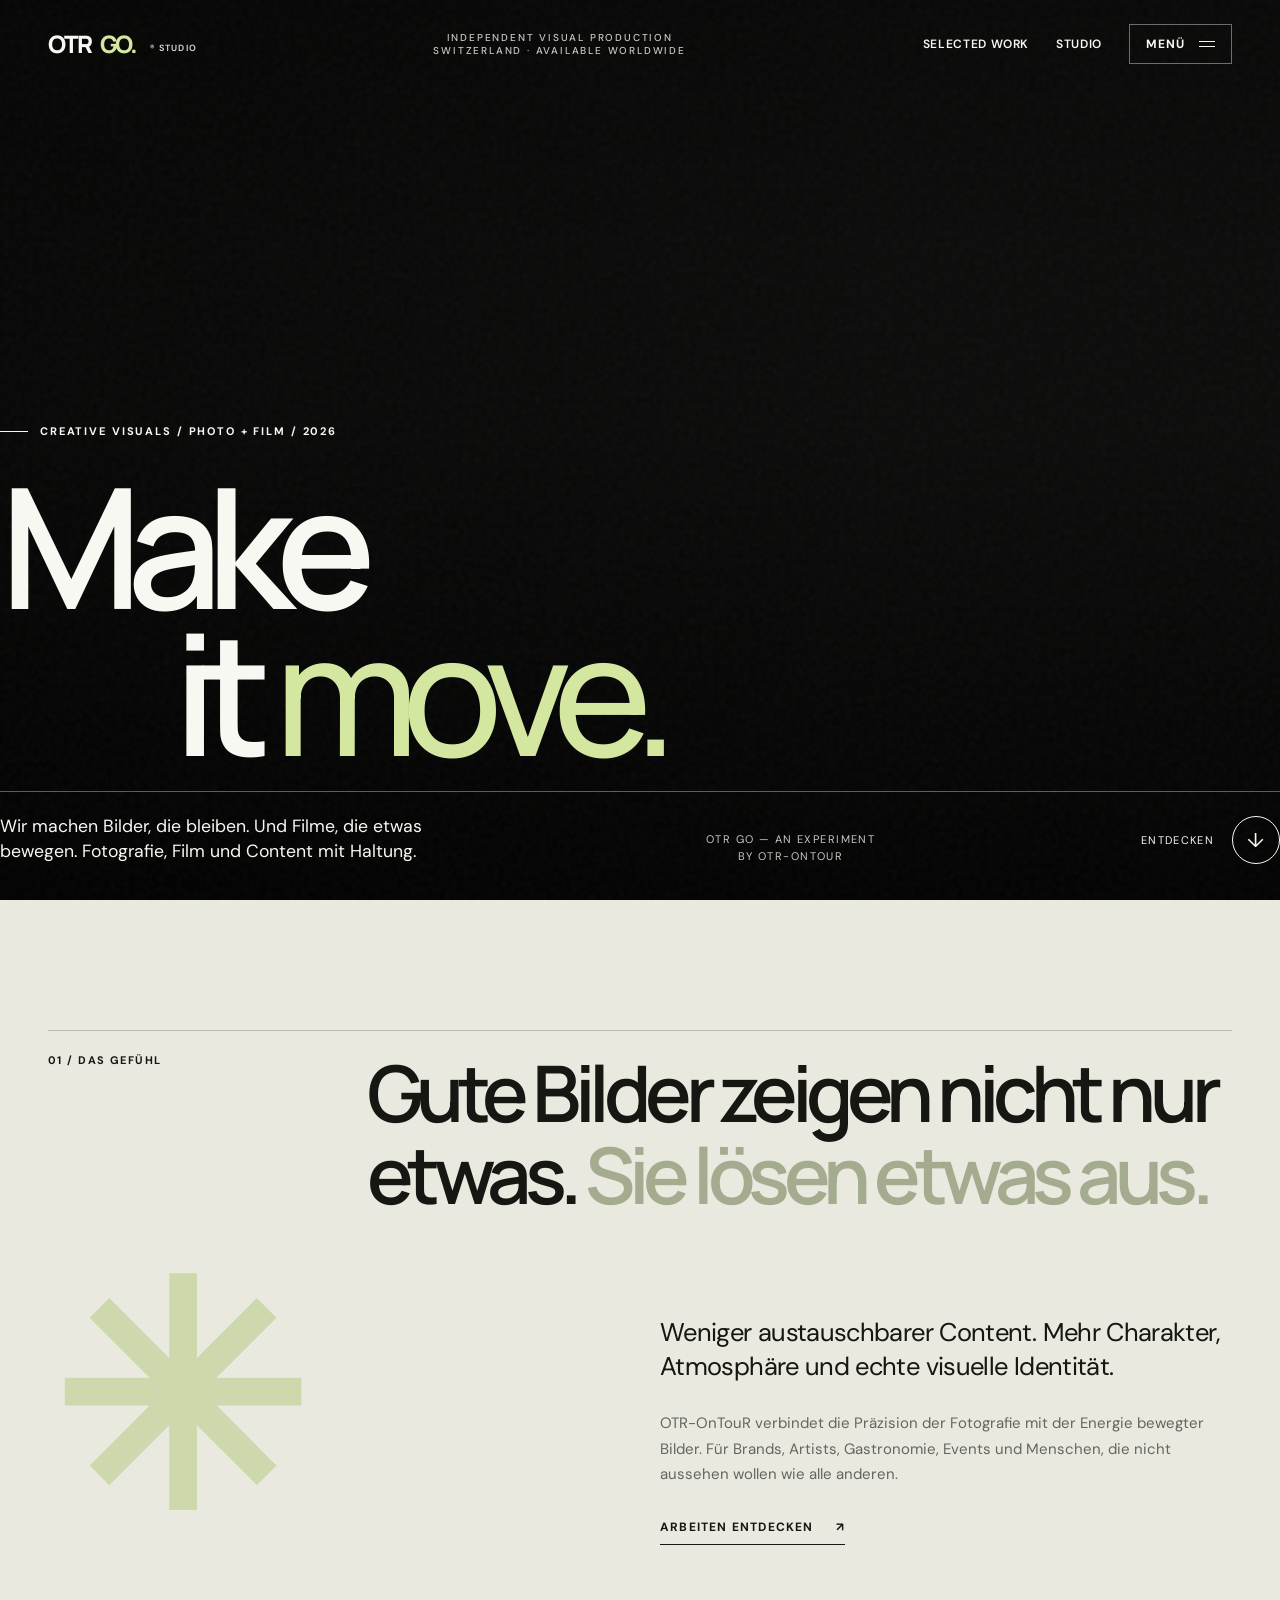
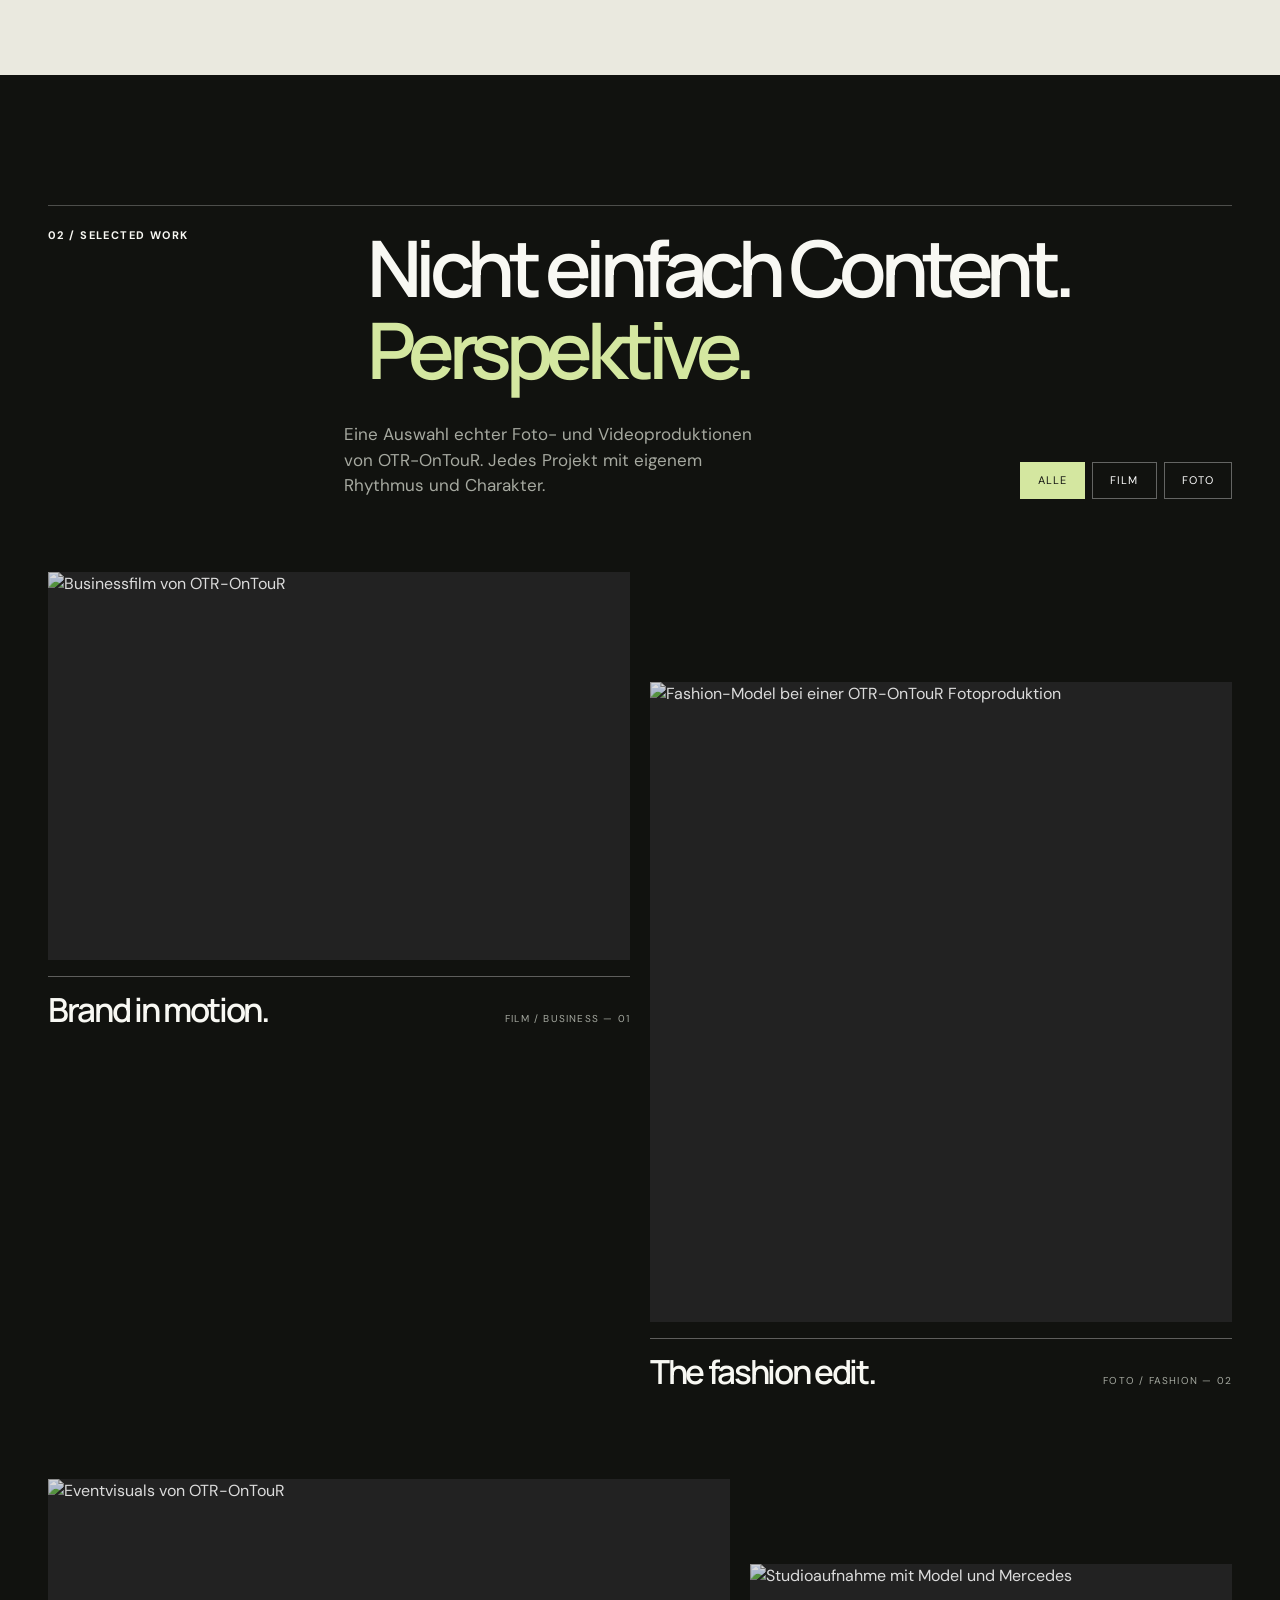
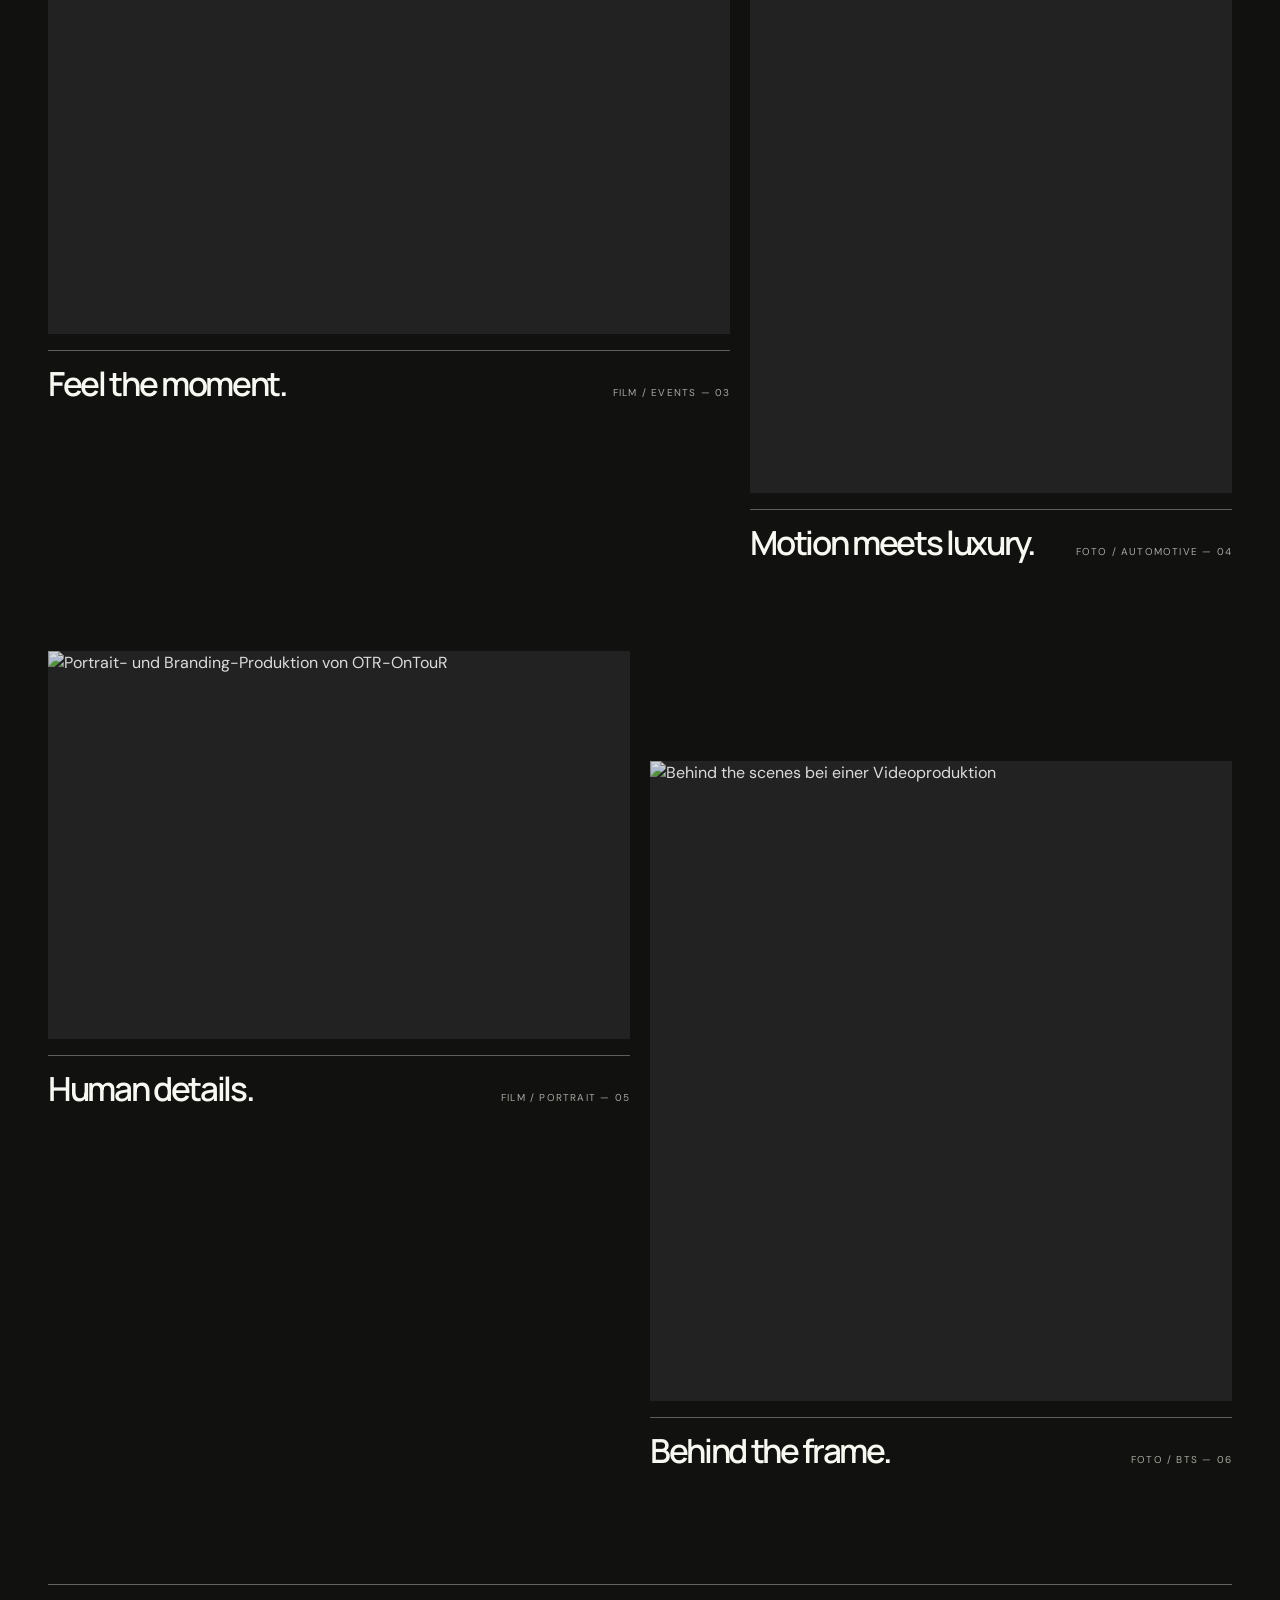
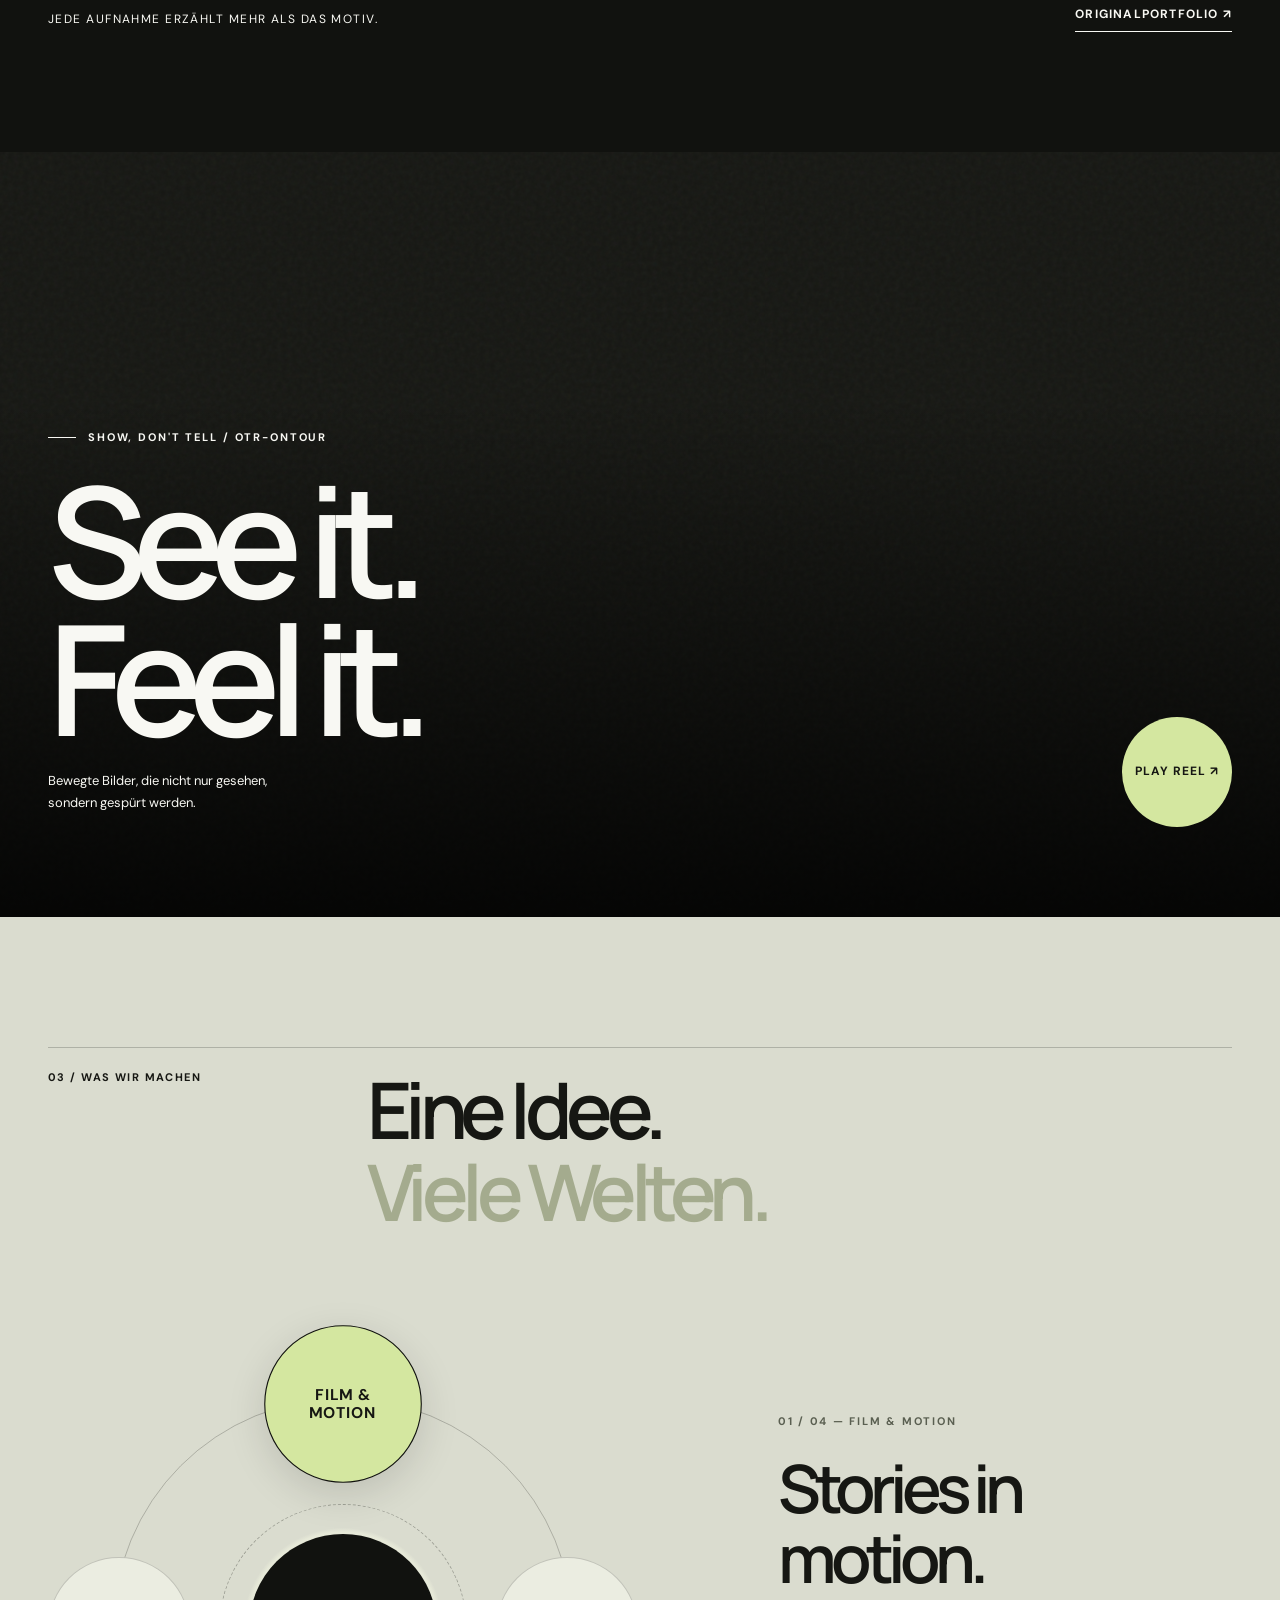
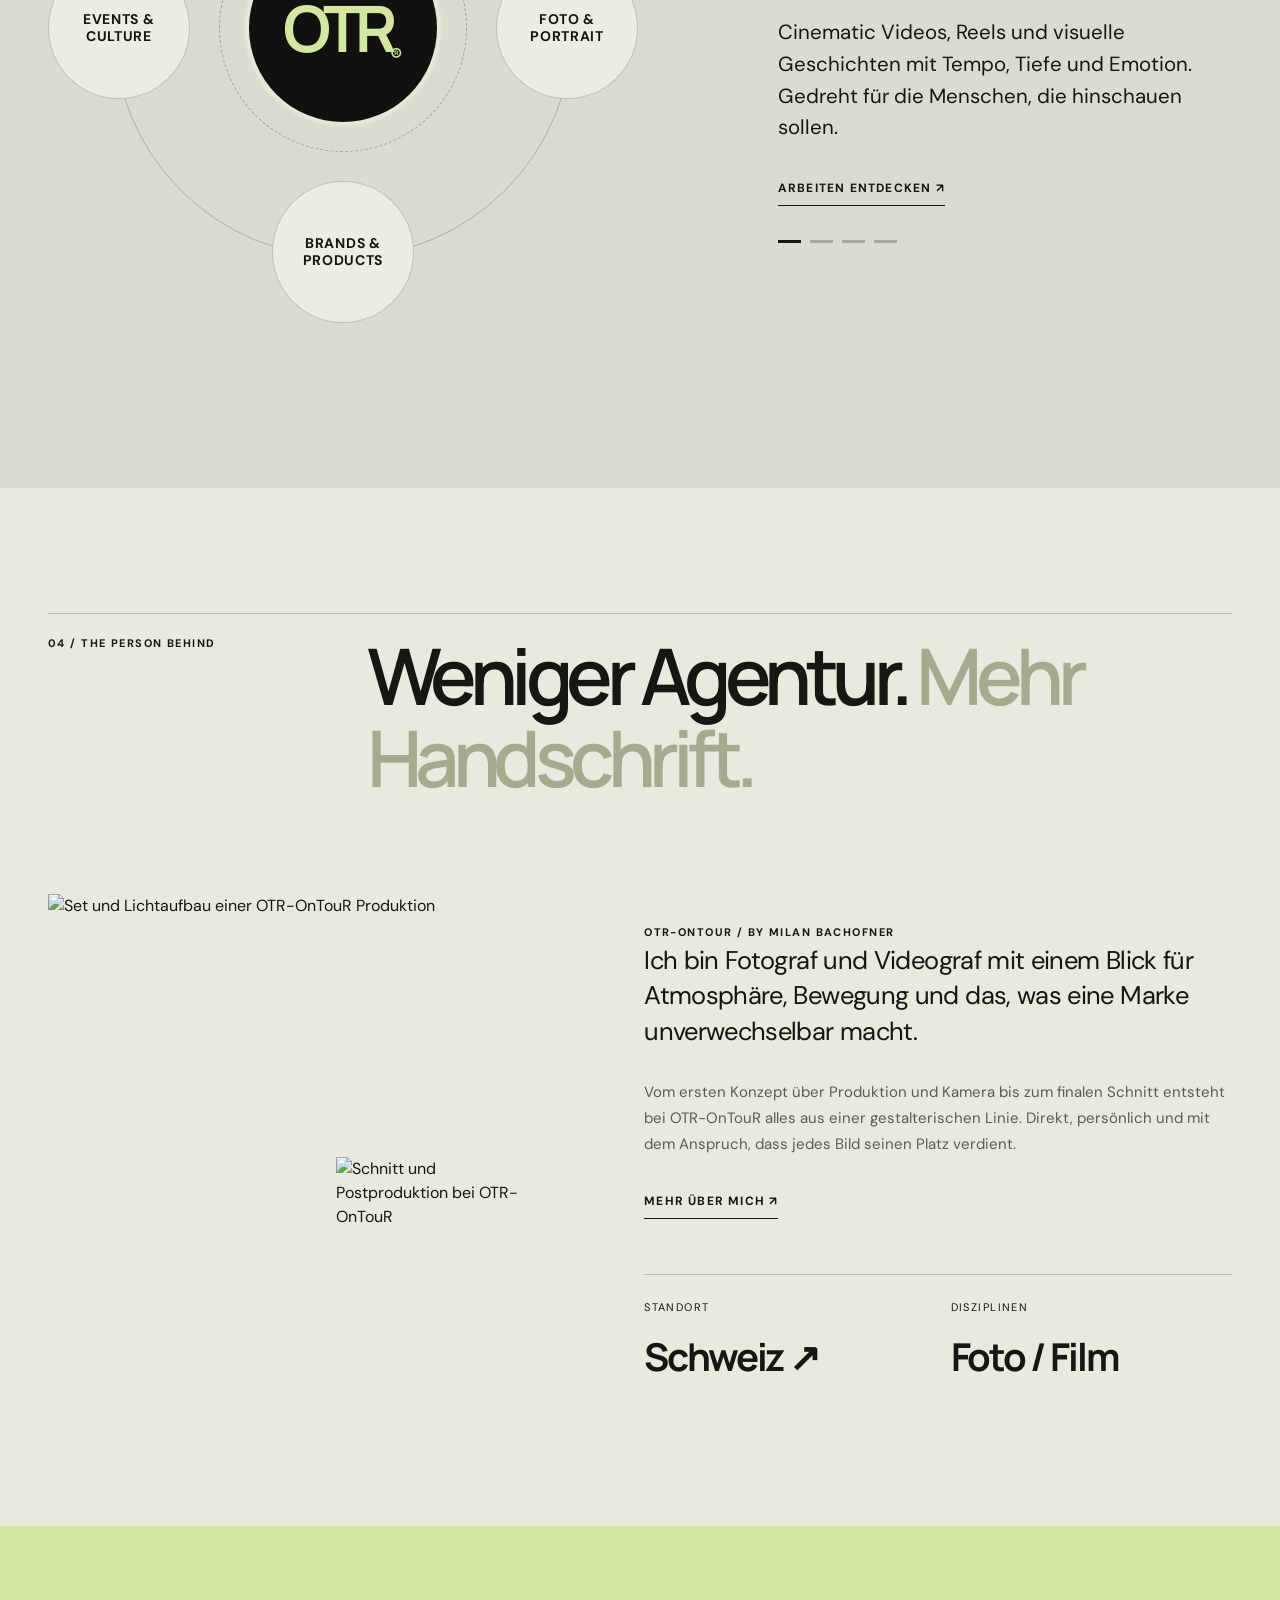
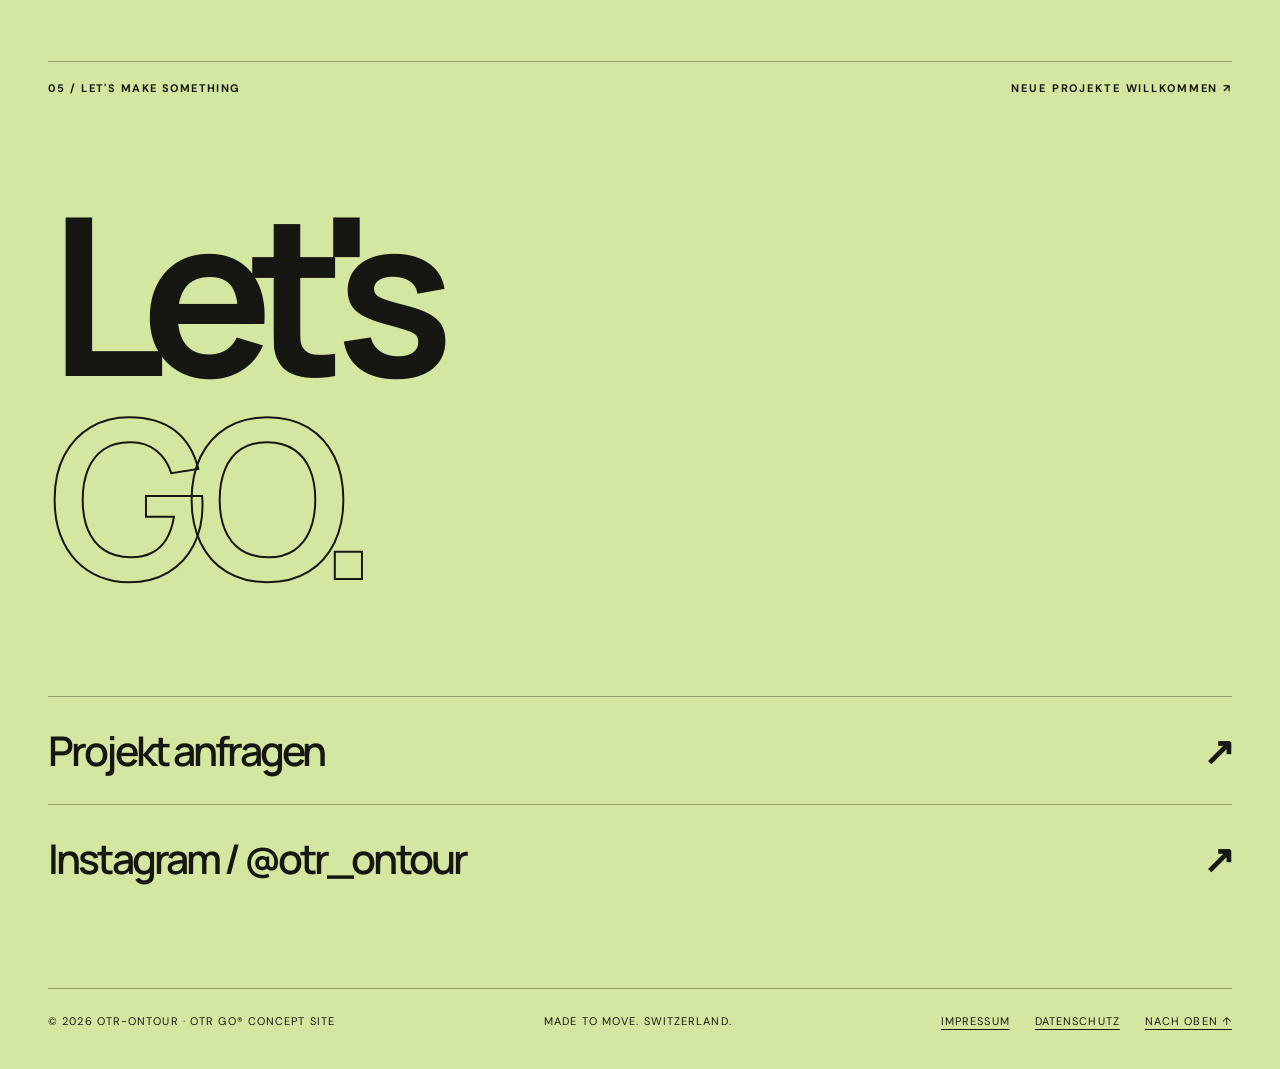
==== otr-go/index.html @ 79e3f8dc "Publish isolated OTR GO concept preview without altering main site" ====
<!doctype html>
<html lang="de-CH">
<head>
  <meta charset="utf-8">
  <meta name="viewport" content="width=device-width,initial-scale=1,viewport-fit=cover">
  <meta name="theme-color" content="#11120f">
  <meta name="robots" content="noindex,nofollow">
  <meta name="description" content="OTR GO – eine experimentelle, immersive Portfolio-Website von OTR-OnTouR. Fotografie, Film und visueller Content aus der Schweiz.">
  <title>OTR GO® — Visual stories, made to move.</title>
  <link rel="icon" href="https://www.otr-ontour.com/favicon.png">
  <link rel="preconnect" href="https://www.otr-ontour.com" crossorigin>
  <link rel="preconnect" href="https://fonts.googleapis.com">
  <link rel="preconnect" href="https://fonts.gstatic.com" crossorigin>
  <link href="https://fonts.googleapis.com/css2?family=DM+Sans:wght@400;450;500;600;700&family=Manrope:wght@400;500;600;700;800&display=swap" rel="stylesheet">
  <style>
    :root{--ink:#161713;--dim:#5c5d55;--paper:#eae9df;--white:#f8f8f3;--line:rgba(22,23,19,.22);--acid:#d4e7a0;--dark:#11120f;--font:"DM Sans",Arial,sans-serif;--head:"Manrope",Helvetica,Arial,sans-serif;--ease:cubic-bezier(.2,.7,.2,1)}
    *,*::before,*::after{box-sizing:border-box}
    html{scroll-behavior:smooth;scroll-padding-top:80px}
    body{margin:0;background:var(--paper);color:var(--ink);font:400 16px/1.5 var(--font);overflow-x:hidden;-webkit-font-smoothing:antialiased}
    ::selection{background:var(--acid);color:var(--ink)}
    a{color:inherit;text-decoration:none}button{font:inherit;cursor:pointer}button,input{border-radius:0}
    img,video{display:block;width:100%}img{object-fit:cover}
    .sr-only{position:absolute;width:1px;height:1px;padding:0;margin:-1px;overflow:hidden;clip:rect(0,0,0,0);white-space:nowrap;border:0}
    :focus-visible{outline:3px solid #a4cd64;outline-offset:4px}
    .wrap{width:min(100% - 96px,1580px);margin-inline:auto}
    .progress{position:fixed;top:0;left:0;z-index:150;height:3px;width:100%;transform:scaleX(0);transform-origin:left;background:var(--acid);pointer-events:none}
    .topbar{position:absolute;z-index:100;top:0;left:0;right:0;height:88px;color:var(--white)}
    .nav-inner{display:flex;align-items:center;justify-content:space-between;height:100%;gap:24px}
    .brand{display:flex;align-items:center;gap:9px;letter-spacing:-.09em;font-family:var(--head);font-size:24px;font-weight:800;line-height:1;white-space:nowrap}
    .brand b{font-weight:800}.brand em{color:var(--acid);font-style:normal}.brand span{font:600 9px/1 var(--font);letter-spacing:.12em;margin:0 0 3px 5px;align-self:end;color:#ddd}
    .top-mid{font:500 10px/1.3 var(--font);letter-spacing:.18em;text-transform:uppercase;text-align:center;opacity:.8}
    .top-links{display:flex;align-items:center;gap:27px;font-size:12px;font-weight:600;text-transform:uppercase;letter-spacing:.055em}
    .top-links a{transition:color .2s}.top-links a:hover{color:var(--acid)}
    .menu-btn{background:none;border:1px solid rgba(255,255,255,.4);color:inherit;padding:10px 16px;display:flex;align-items:center;gap:14px;font-size:12px;font-weight:700;text-transform:uppercase;letter-spacing:.08em;transition:background .2s,color .2s}
    .menu-btn:hover{background:var(--acid);color:var(--ink)}
    .hamburger{width:16px;display:grid;gap:4px}.hamburger i{height:1px;background:currentColor;display:block}
    .hero{min-height:750px;height:100svh;max-height:1150px;position:relative;isolation:isolate;background:#0b0b0a;color:var(--white);overflow:hidden;display:flex;align-items:flex-end}
    .hero-video{position:absolute;inset:0;width:100%;height:100%;object-fit:cover;z-index:-3;filter:brightness(.63) saturate(.83)}
    .hero::before{content:"";position:absolute;inset:0;z-index:-2;background:linear-gradient(90deg,rgba(0,0,0,.44),transparent 75%),linear-gradient(0deg,rgba(0,0,0,.83),transparent 53%),linear-gradient(180deg,rgba(0,0,0,.34),transparent 30%)}
    .hero-grain,.film-grain{position:absolute;inset:0;pointer-events:none;opacity:.18;z-index:-1;background-image:url("data:image/svg+xml,%3Csvg viewBox='0 0 180 180' xmlns='http://www.w3.org/2000/svg'%3E%3Cfilter id='n'%3E%3CfeTurbulence type='fractalNoise' baseFrequency='.84' numOctaves='3' stitchTiles='stitch'/%3E%3C/filter%3E%3Crect width='100%25' height='100%25' opacity='.24' filter='url(%23n)'/%3E%3C/svg%3E")}
    .hero-content{width:100%;padding-bottom:36px}
    .eyebrow,.micro{font-size:11px;font-weight:700;letter-spacing:.17em;text-transform:uppercase}
    .eyebrow{display:flex;align-items:center;gap:12px}.eyebrow::before{content:"";width:28px;height:1px;background:currentColor}
    .hero h1{font-family:var(--head);font-weight:600;letter-spacing:-.095em;line-height:.88;font-size:clamp(86px,13.1vw,235px);margin:31px 0 25px;max-width:1500px}
    .hero h1 .rowline{display:block}.hero h1 .rowline:nth-child(2){padding-left:13.5%}.hero h1 i{color:var(--acid);font-weight:500;font-style:normal}
    .hero-bottom{display:flex;align-items:end;justify-content:space-between;gap:30px;border-top:1px solid rgba(255,255,255,.35);padding-top:21px}
    .hero-desc{font-size:clamp(14px,1.38vw,20px);max-width:440px;line-height:1.45}.hero-meta{font-size:11px;text-transform:uppercase;letter-spacing:.13em;opacity:.8;text-align:center}.hero-scroll{display:flex;align-items:center;gap:18px;font-size:11px;letter-spacing:.12em;text-transform:uppercase;white-space:nowrap}
    .circle-arrow{width:48px;height:48px;border:1px solid currentColor;border-radius:50%;display:grid;place-items:center;font-size:20px;font-weight:400;transition:transform .3s}
    .hero-scroll:hover .circle-arrow{transform:translateY(7px)}
    .chapter{padding:130px 0}.chapter-label{display:grid;grid-template-columns:1fr 3fr;border-top:1px solid var(--line);padding-top:21px;gap:30px}
    .chapter-no{font-size:11px;text-transform:uppercase;letter-spacing:.13em;font-weight:700;white-space:nowrap}
    .chapter-title{font-size:clamp(44px,6.1vw,108px);font-family:var(--head);font-weight:600;letter-spacing:-.083em;line-height:1.05;margin:0;max-width:1130px}
    .chapter-title em{font-style:normal;color:#a4ab8e}
    .intro .intro-bottom{display:grid;grid-template-columns:1fr 1fr;gap:40px;margin-top:100px;align-items:start}
    .intro .big-asterisk{font-family:var(--head);font-size:clamp(150px,24vw,380px);line-height:.5;letter-spacing:-.1em;font-weight:700;color:#cdd9ad;transform:rotate(-13deg);user-select:none}
    .intro-copy{max-width:580px;justify-self:end}.intro-copy p{font-size:clamp(18px,2vw,30px);line-height:1.35;letter-spacing:-.025em;margin:0 0 26px}
    .intro-copy p.small{font-size:15px;line-height:1.7;letter-spacing:0;color:#62665e}
    .text-link{display:inline-flex;align-items:center;gap:22px;padding-bottom:8px;border-bottom:1px solid currentColor;font-size:12px;font-weight:700;text-transform:uppercase;letter-spacing:.1em;transition:gap .25s}.text-link:hover{gap:34px}
    .work{padding:130px 0 120px;background:var(--dark);color:var(--white)}
    .work .chapter-label{border-color:rgba(255,255,255,.25)}.work .chapter-title em{color:var(--acid)}
    .work-head-bottom{margin:32px 0 73px 25%;display:flex;align-items:end;justify-content:space-between;gap:30px}.work-head-bottom p{font-size:17px;color:#a6a9a0;max-width:410px;margin:0}
    .filters{display:flex;gap:7px;flex-wrap:wrap}.filter{border:1px solid rgba(255,255,255,.35);color:#fff;background:none;padding:9px 17px;font-size:11px;letter-spacing:.1em;text-transform:uppercase;transition:background .2s,color .2s}.filter[aria-pressed=true],.filter:hover{background:var(--acid);border-color:var(--acid);color:var(--ink)}
    .projects{display:grid;grid-template-columns:repeat(12,minmax(0,1fr));column-gap:20px;row-gap:89px;align-items:start}
    .project{grid-column:span 6;min-width:0}.project:nth-child(4n + 2){margin-top:110px}.project:nth-child(4n + 3){grid-column:span 7}.project:nth-child(4n + 4){grid-column:span 5;margin-top:85px}
    .project[hidden]{display:none!important}.project-media{display:block;width:100%;border:0;padding:0;background:#222;overflow:hidden;position:relative;color:white;text-align:left;aspect-ratio:1.23}
    .project[data-ratio=tall] .project-media{aspect-ratio:.91}.project[data-ratio=wide] .project-media{aspect-ratio:1.5}
    .project-media img,.project-media video{width:100%;height:100%;object-fit:cover;filter:saturate(.83) brightness(.86);transition:transform .85s var(--ease),filter .5s}
    .project-media:hover img,.project-media:hover video{transform:scale(1.055);filter:saturate(1) brightness(1)}
    .project-hover{position:absolute;right:20px;bottom:20px;display:grid;place-items:center;background:var(--acid);border-radius:50%;width:58px;height:58px;color:#131611;font-size:24px;transform:scale(.6);opacity:0;transition:.35s var(--ease)}
    .project-media:hover .project-hover,.project-media:focus-visible .project-hover{opacity:1;transform:scale(1)}
    .project-meta{display:flex;justify-content:space-between;gap:20px;align-items:baseline;padding-top:15px;border-top:1px solid rgba(255,255,255,.32);margin-top:16px}
    .project h3{font-family:var(--head);font-size:clamp(22px,2.6vw,35px);line-height:1.1;letter-spacing:-.07em;font-weight:600;margin:0}.project-meta span{white-space:nowrap;color:#a5a9a0;font-size:10px;letter-spacing:.12em;text-transform:uppercase}
    .work-closer{display:flex;align-items:center;justify-content:space-between;gap:30px;margin-top:115px;padding-top:20px;border-top:1px solid rgba(255,255,255,.35);font-size:12px;letter-spacing:.12em;text-transform:uppercase}
    .film{min-height:85svh;background:#161713;position:relative;color:var(--white);display:flex;align-items:end;isolation:isolate;overflow:hidden;padding:90px 0}
    .film::after{content:"";position:absolute;inset:0;background:linear-gradient(0deg,rgba(0,0,0,.79),transparent 68%);z-index:-1}
    .film video{position:absolute;inset:0;width:100%;height:100%;object-fit:cover;z-index:-2;filter:brightness(.56) grayscale(.18)}
    .film .wrap{display:flex;align-items:end;justify-content:space-between;gap:40px}
    .film h2{font-family:var(--head);font-size:clamp(67px,12vw,180px);line-height:.9;letter-spacing:-.09em;font-weight:600;margin:24px 0}
    .film-sub{font-size:13px;max-width:240px;line-height:1.7}
    .playbutton{background:var(--acid);border:0;color:var(--ink);width:110px;height:110px;border-radius:100%;font:700 12px/1.3 var(--font);letter-spacing:.08em;text-transform:uppercase;transition:transform .3s,background .3s}
    .playbutton:hover{transform:scale(1.08);background:#e5f8b3}
    .approach{background:#dadccf;padding:130px 0}
    .approach .chapter-title{max-width:1050px}
    .orbit-grid{display:grid;grid-template-columns:minmax(300px,1fr) minmax(320px,.77fr);gap:min(11vw,140px);align-items:center;margin:100px 0 35px}
    .orbit{position:relative;width:min(100%,600px);aspect-ratio:1;border-radius:50%;margin:auto;display:grid;place-items:center;background:radial-gradient(circle,rgba(245,248,226,.45) 0 23%,transparent 24%);isolation:isolate}
    .orbit::before,.orbit::after{content:"";position:absolute;border:1px solid rgba(22,23,19,.23);border-radius:50%;inset:11%}
    .orbit::after{inset:29%;border-style:dashed;border-color:rgba(22,23,19,.3)}
    .orbit-center{position:relative;z-index:1;background:var(--dark);color:var(--acid);width:32%;aspect-ratio:1;border-radius:100%;display:flex;align-items:center;justify-content:center;font-family:var(--head);font-size:clamp(31px,5vw,71px);font-weight:700;letter-spacing:-.11em}
    .orbit-center span{font-size:.3em;letter-spacing:0;align-self:center;margin-top:3em}
    .planet{border:1px solid rgba(0,0,0,.18);border-radius:50%;position:absolute;z-index:5;background:#ebede1;color:var(--ink);font:700 clamp(10px,1.2vw,14px)/1.2 var(--font);text-transform:uppercase;letter-spacing:.05em;width:24%;aspect-ratio:1;display:grid;place-items:center;text-align:center;padding:14px;transition:transform .35s var(--ease),background .35s,border-color .35s,box-shadow .35s}
    .planet:hover,.planet[aria-pressed=true]{background:var(--acid);border-color:var(--dark);transform:scale(1.11);box-shadow:0 10px 35px rgba(0,0,0,.13)}
    .planet:nth-of-type(1){top:0;left:38%}.planet:nth-of-type(2){right:0;top:38%}.planet:nth-of-type(3){bottom:0;left:38%}.planet:nth-of-type(4){left:0;top:38%}
    .orbit-detail{min-height:360px;display:flex;flex-direction:column;align-items:start;justify-content:center}
    .orbit-detail .tiny{font-size:11px;letter-spacing:.16em;text-transform:uppercase;font-weight:700;color:#5a5f51}
    .orbit-detail h3{font-family:var(--head);font-weight:600;font-size:clamp(50px,5.2vw,82px);line-height:1.05;letter-spacing:-.09em;margin:24px 0}
    .orbit-detail p{font-size:clamp(17px,1.6vw,22px);line-height:1.55;max-width:460px;margin:0 0 35px}
    .orbit-indicator{display:flex;gap:9px;margin:34px 0 0}.orbit-indicator span{width:23px;height:3px;background:#a6a99c}.orbit-indicator span.on{background:#131611}
    .about{padding:125px 0;background:var(--paper)}
    .about-grid{display:grid;grid-template-columns:.9fr 1.1fr;gap:min(9vw,130px);align-items:start;margin-top:95px}
    .about-stacked{position:relative;padding:0 16% 12% 0}
    .about-stacked>img:first-child{aspect-ratio:.9;object-fit:cover;filter:grayscale(.17)}
    .about-stacked>img:nth-child(2){position:absolute;right:0;bottom:0;width:42%;aspect-ratio:.8;object-fit:cover;border:9px solid var(--paper)}
    .about-copy{padding-top:25px}.about-copy p{font-size:clamp(18px,2vw,29px);line-height:1.38;letter-spacing:-.025em;margin:0 0 30px}
    .about-copy p.note{font-size:15px;line-height:1.75;color:#575d50;letter-spacing:0}
    .about-facts{display:grid;grid-template-columns:repeat(2,1fr);gap:25px;border-top:1px solid var(--line);margin-top:55px;padding-top:19px}
    .about-facts span{font-size:11px;letter-spacing:.13em;text-transform:uppercase}
    .about-facts b{display:block;font-family:var(--head);font-size:clamp(24px,3vw,44px);letter-spacing:-.06em;margin-top:10px}
    .contact{background:var(--acid);padding:135px 0 35px;position:relative;overflow:hidden}
    .contact-top{display:flex;justify-content:space-between;align-items:start;gap:30px;padding-top:18px;border-top:1px solid rgba(22,23,19,.35)}
    .contact h2{font-family:var(--head);font-size:clamp(90px,17.2vw,275px);letter-spacing:-.11em;line-height:.92;margin:95px 0 100px;font-weight:700}
    .contact h2 em{font-style:normal;color:transparent;-webkit-text-stroke:2px var(--ink)}
    .contact-link{display:flex;justify-content:space-between;gap:30px;align-items:center;padding:23px 0;border-top:1px solid rgba(22,23,19,.35);font-family:var(--head);font-size:clamp(21px,3.2vw,45px);letter-spacing:-.07em;font-weight:600}
    .contact-link span{font-size:clamp(21px,3vw,40px);transition:transform .3s}.contact-link:hover span{transform:translate(8px,-8px)}
    .footer{background:var(--acid);padding:40px 0;font-size:11px;letter-spacing:.1em;text-transform:uppercase}
    .footer-inner{display:flex;justify-content:space-between;align-items:center;border-top:1px solid rgba(0,0,0,.35);padding-top:24px;gap:25px;flex-wrap:wrap}
    .footer-links{display:flex;gap:25px}.footer-links a{text-decoration:underline;text-underline-offset:4px}
    .menu-overlay{position:fixed;z-index:130;inset:0;background:var(--acid);color:var(--ink);padding:30px 0 55px;visibility:hidden;opacity:0;transform:translateY(-20px);transition:opacity .3s,transform .3s,visibility .3s;overflow:auto}
    .menu-overlay.is-open{opacity:1;visibility:visible;transform:translateY(0)}
    .menu-header{display:flex;justify-content:space-between;align-items:center}
    .close-btn{border:1px solid var(--ink);background:transparent;color:var(--ink);padding:11px 15px;text-transform:uppercase;letter-spacing:.12em;font-size:12px}
    .menu-items{list-style:none;padding:0;margin:85px 0 70px}
    .menu-items li{border-bottom:1px solid rgba(0,0,0,.25)}
    .menu-items a{display:flex;justify-content:space-between;align-items:center;font:600 clamp(51px,9vw,120px)/1.2 var(--head);letter-spacing:-.09em;padding:7px 0;transition:padding-left .3s}
    .menu-items a:hover{padding-left:22px}.menu-items small{font:600 12px var(--font);letter-spacing:0}
    .menu-end{display:flex;justify-content:space-between;font-size:12px;text-transform:uppercase;letter-spacing:.12em;gap:15px}
    .lightbox{position:fixed;inset:0;z-index:200;background:rgba(5,6,5,.98);display:none;align-items:center;justify-content:center;padding:80px 38px 80px;color:white}
    .lightbox.is-open{display:flex}.lightbox-inner{width:min(100%,1180px)}.lightbox video,.lightbox img{max-height:72svh;width:100%;object-fit:contain;background:#000}
    .lightbox-caption{display:flex;justify-content:space-between;gap:20px;margin-top:16px;font-size:12px;text-transform:uppercase;letter-spacing:.14em}
    .lightbox-close{position:absolute;right:32px;top:26px;z-index:2;color:white;border:1px solid white;background:transparent;padding:12px 16px;text-transform:uppercase;letter-spacing:.12em}
    .reveal{opacity:0;transform:translateY(35px);transition:opacity .8s var(--ease),transform .8s var(--ease)}
    .reveal.in{opacity:1;transform:translateY(0)}
    @media(min-width:1700px){.hero{min-height:880px}}
    @media(max-width:1100px){.wrap{width:calc(100% - 58px)}.top-mid{display:none}.chapter-label{grid-template-columns:1fr 4fr}.chapter{padding:100px 0}.project:nth-child(4n + 2){margin-top:70px}.orbit-grid{gap:60px}.approach,.work{padding:105px 0}}
    @media(max-width:760px){
      html{scroll-padding-top:55px}.wrap{width:calc(100% - 36px)}.topbar{height:74px}.top-links>a{display:none}.menu-btn{padding:9px 12px}.brand{font-size:23px}
      .hero{min-height:650px;max-height:none;height:100svh}.hero-video{object-position:55% center}.hero h1{font-size:clamp(70px,15.5vw,125px);margin:25px 0 30px}.hero h1 .rowline:nth-child(2){padding-left:7%}.hero-content{padding-bottom:29px}.hero-bottom{align-items:end}.hero-desc{font-size:14px;max-width:245px}.hero-meta{display:none}.hero-scroll{gap:8px;font-size:9px}.circle-arrow{width:39px;height:39px}
      .chapter,.work,.approach,.about{padding:83px 0}.chapter-label{grid-template-columns:1fr;gap:24px}.chapter-title{font-size:clamp(43px,10vw,76px)}.intro .intro-bottom{grid-template-columns:1fr;margin-top:67px;gap:20px}.intro .big-asterisk{font-size:155px;line-height:.65}.intro-copy{justify-self:start}.intro-copy p{font-size:20px}.intro-copy p.small{font-size:14px}
      .work-head-bottom{margin:30px 0 38px;display:block}.work-head-bottom p{margin:0 0 29px;font-size:15px}.projects{grid-template-columns:1fr;row-gap:50px}.project,.project:nth-child(4n + 3),.project:nth-child(4n + 4){grid-column:auto;margin-top:0}.project:nth-child(4n + 2){margin-top:0}.project-media,.project[data-ratio=tall] .project-media,.project[data-ratio=wide] .project-media{aspect-ratio:1.17}.project-meta{margin-top:10px}.project h3{font-size:25px}.project-hover{opacity:1;transform:none;width:44px;height:44px;font-size:18px}.work-closer{margin-top:70px}
      .film{min-height:650px;padding:70px 0}.film .wrap{display:block}.film h2{font-size:clamp(69px,16vw,112px)}.film-sub{margin-bottom:30px}.playbutton{width:88px;height:88px}
      .orbit-grid{display:flex;flex-direction:column;gap:34px;margin:55px 0 0}.orbit{max-width:430px}.planet{font-size:10px}.orbit-detail{min-height:220px;width:100%;align-items:flex-start}.orbit-detail h3{font-size:55px;margin:15px 0}.orbit-detail p{font-size:17px}.orbit-indicator{margin-top:15px}
      .about-grid{grid-template-columns:1fr;margin-top:54px;gap:35px}.about-stacked{width:90%;margin:auto}.about-copy p{font-size:21px}.about-copy p.note{font-size:14px}
      .contact{padding:85px 0 30px}.contact h2{font-size:clamp(80px,19vw,140px);margin:85px 0 100px}.contact-top{font-size:12px}.contact-link{font-size:22px}.footer{padding:18px 0 35px}.footer-inner{display:grid;gap:15px}.footer-links{gap:17px;flex-wrap:wrap}
      .menu-overlay{padding:22px 0 40px}.menu-items{margin:110px 0 50px}.menu-items a{font-size:clamp(55px,13vw,90px)}.menu-end{font-size:10px}.lightbox{padding:75px 14px}.lightbox-close{right:14px;top:20px}
    }
    @media(max-width:370px){.hero h1{font-size:66px}.hero-desc{font-size:12px;max-width:220px}.hero-scroll{font-size:0}.chapter-title{font-size:42px}.planet{font-size:9px}}
    @media(prefers-reduced-motion:reduce){*,*::before,*::after{scroll-behavior:auto!important;animation:none!important;transition:none!important}.reveal{opacity:1;transform:none}}
  </style>
</head>
<body>
  <div class="progress" id="scrollProgress" aria-hidden="true"></div>
  <header class="topbar">
    <div class="wrap nav-inner">
      <a class="brand" href="#start" aria-label="OTR GO – Startseite"><b>OTR</b><em>GO.</em><span>® STUDIO</span></a>
      <div class="top-mid">Independent visual production<br>Switzerland · Available worldwide</div>
      <div class="top-links">
        <a href="#arbeiten">Selected work</a>
        <a href="#studio">Studio</a>
        <button type="button" class="menu-btn" id="openMenu" aria-expanded="false" aria-controls="mainMenu"><span>Menü</span><span class="hamburger" aria-hidden="true"><i></i><i></i></span></button>
      </div>
    </div>
  </header>
  <div class="menu-overlay" id="mainMenu" aria-hidden="true">
    <div class="wrap">
      <div class="menu-header"><span class="brand"><b>OTR</b><em style="color:#263026">GO.</em></span><button class="close-btn" type="button" id="closeMenu" aria-label="Menü schliessen">Schliessen ×</button></div>
      <nav aria-label="Hauptnavigation"><ul class="menu-items">
        <li><a href="#start">Start <small>01 /</small></a></li>
        <li><a href="#arbeiten">Arbeiten <small>02 /</small></a></li>
        <li><a href="#disziplinen">Disziplinen <small>03 /</small></a></li>
        <li><a href="#studio">Studio <small>04 /</small></a></li>
        <li><a href="#kontakt">Kontakt <small>05 /</small></a></li>
      </ul></nav>
      <div class="menu-end"><span>OTR-OnTouR by Milan Bachofner</span><a href="https://www.instagram.com/otr_ontour/" target="_blank" rel="noopener noreferrer">Instagram ↗</a></div>
    </div>
  </div>
  <main>
    <section class="hero" id="start" aria-labelledby="heroTitle">
      <video class="hero-video" poster="https://www.otr-ontour.com/poster-landingpage.webp" autoplay muted loop playsinline preload="metadata" aria-hidden="true">
        <source src="https://www.otr-ontour.com/landingpage.mp4" type="video/mp4">
      </video>
      <div class="hero-grain" aria-hidden="true"></div>
      <div class="wrap hero-content">
        <div class="eyebrow">Creative visuals / Photo + Film / 2026</div>
        <h1 id="heroTitle"><span class="rowline">Make</span><span class="rowline">it <i>move.</i></span></h1>
        <div class="hero-bottom">
          <div class="hero-desc">Wir machen Bilder, die bleiben. Und Filme, die etwas bewegen. Fotografie, Film und Content mit Haltung.</div>
          <div class="hero-meta">OTR GO — An experiment<br>by OTR-OnTouR</div>
          <a class="hero-scroll" href="#idee"><span>Entdecken</span><span class="circle-arrow" aria-hidden="true">↓</span></a>
        </div>
      </div>
    </section>
    <section class="chapter intro" id="idee" aria-labelledby="introTitle">
      <div class="wrap">
        <div class="chapter-label reveal">
          <span class="chapter-no">01 / Das Gefühl</span>
          <h2 class="chapter-title" id="introTitle">Gute Bilder zeigen nicht nur etwas. <em>Sie lösen etwas aus.</em></h2>
        </div>
        <div class="intro-bottom">
          <div class="big-asterisk reveal" aria-hidden="true">✳</div>
          <div class="intro-copy reveal"><p>Weniger austauschbarer Content. Mehr Charakter, Atmosphäre und echte visuelle Identität.</p><p class="small">OTR-OnTouR verbindet die Präzision der Fotografie mit der Energie bewegter Bilder. Für Brands, Artists, Gastronomie, Events und Menschen, die nicht aussehen wollen wie alle anderen.</p><a class="text-link" href="#arbeiten">Arbeiten entdecken <span>↗</span></a></div>
        </div>
      </div>
    </section>
    <section class="work" id="arbeiten" aria-labelledby="workTitle">
      <div class="wrap">
        <div class="chapter-label reveal">
          <span class="chapter-no">02 / Selected work</span>
          <h2 class="chapter-title" id="workTitle">Nicht einfach Content. <em>Perspektive.</em></h2>
        </div>
        <div class="work-head-bottom reveal"><p>Eine Auswahl echter Foto- und Videoproduktionen von OTR-OnTouR. Jedes Projekt mit eigenem Rhythmus und Charakter.</p><div class="filters" role="group" aria-label="Arbeiten filtern"><button class="filter" type="button" data-filter="alle" aria-pressed="true">Alle</button><button class="filter" type="button" data-filter="film" aria-pressed="false">Film</button><button class="filter" type="button" data-filter="foto" aria-pressed="false">Foto</button></div></div>
        <div class="projects" id="projectGrid">
          <article class="project reveal" data-kind="film" data-ratio="wide"><button class="project-media" type="button" data-media="https://www.otr-ontour.com/video_business.mp4" data-type="video" data-title="Brand in motion — Business Film" aria-label="Business-Film in Grossansicht öffnen"><img src="https://www.otr-ontour.com/poster-business.webp" alt="Businessfilm von OTR-OnTouR" loading="lazy"><span class="project-hover" aria-hidden="true">↗</span></button><div class="project-meta"><h3>Brand in motion.</h3><span>Film / Business — 01</span></div></article>
          <article class="project reveal" data-kind="foto" data-ratio="tall"><button class="project-media" type="button" data-media="https://www.otr-ontour.com/assets/model-shooting-fashion.jpg" data-type="image" data-title="The fashion edit" aria-label="Fashion-Foto in Grossansicht öffnen"><img src="https://www.otr-ontour.com/assets/model-shooting-fashion.jpg" alt="Fashion-Model bei einer OTR-OnTouR Fotoproduktion" loading="lazy"><span class="project-hover" aria-hidden="true">↗</span></button><div class="project-meta"><h3>The fashion edit.</h3><span>Foto / Fashion — 02</span></div></article>
          <article class="project reveal" data-kind="film" data-ratio="wide"><button class="project-media" type="button" data-media="https://www.otr-ontour.com/video_event.mp4" data-type="video" data-title="Feel the moment — Event Film" aria-label="Eventfilm in Grossansicht öffnen"><img src="https://www.otr-ontour.com/event.webp" alt="Eventvisuals von OTR-OnTouR" loading="lazy"><span class="project-hover" aria-hidden="true">↗</span></button><div class="project-meta"><h3>Feel the moment.</h3><span>Film / Events — 03</span></div></article>
          <article class="project reveal" data-kind="foto" data-ratio="tall"><button class="project-media" type="button" data-media="https://www.otr-ontour.com/assets/model-shooting-mercedes.jpg" data-type="image" data-title="Motion meets luxury" aria-label="Automotive-Foto in Grossansicht öffnen"><img src="https://www.otr-ontour.com/assets/model-shooting-mercedes.jpg" alt="Studioaufnahme mit Model und Mercedes" loading="lazy"><span class="project-hover" aria-hidden="true">↗</span></button><div class="project-meta"><h3>Motion meets luxury.</h3><span>Foto / Automotive — 04</span></div></article>
          <article class="project reveal" data-kind="film" data-ratio="wide"><button class="project-media" type="button" data-media="https://www.otr-ontour.com/video_portrait_branding.mp4" data-type="video" data-title="Human details — Portraitfilm" aria-label="Portraitfilm in Grossansicht öffnen"><img src="https://www.otr-ontour.com/portrait_branding.webp" alt="Portrait- und Branding-Produktion von OTR-OnTouR" loading="lazy"><span class="project-hover" aria-hidden="true">↗</span></button><div class="project-meta"><h3>Human details.</h3><span>Film / Portrait — 05</span></div></article>
          <article class="project reveal" data-kind="foto" data-ratio="tall"><button class="project-media" type="button" data-media="https://www.otr-ontour.com/assets/behind-the-scenes-filming.jpg" data-type="image" data-title="Behind the frame" aria-label="Behind-the-scenes-Foto in Grossansicht öffnen"><img src="https://www.otr-ontour.com/assets/behind-the-scenes-filming.jpg" alt="Behind the scenes bei einer Videoproduktion" loading="lazy"><span class="project-hover" aria-hidden="true">↗</span></button><div class="project-meta"><h3>Behind the frame.</h3><span>Foto / BTS — 06</span></div></article>
        </div>
        <div class="work-closer"><span>Jede Aufnahme erzählt mehr als das Motiv.</span><a class="text-link" href="https://www.otr-ontour.com/" target="_blank" rel="noopener noreferrer">Originalportfolio ↗</a></div>
      </div>
    </section>
    <section class="film" aria-labelledby="filmTitle">
      <video id="filmReel" poster="https://www.otr-ontour.com/poster-landingpage.webp" autoplay muted loop playsinline preload="metadata" aria-hidden="true"><source src="https://www.otr-ontour.com/landingpage.mp4" type="video/mp4"></video>
      <div class="film-grain" aria-hidden="true"></div>
      <div class="wrap">
        <div><span class="eyebrow">Show, don't tell / OTR-OnTouR</span><h2 id="filmTitle">See it.<br>Feel it.</h2><p class="film-sub">Bewegte Bilder, die nicht nur gesehen, sondern gespürt werden.</p></div>
        <button class="playbutton" type="button" id="reelOpen" aria-label="Showreel mit Ton abspielen">Play reel ↗</button>
      </div>
    </section>
    <section class="approach" id="disziplinen" aria-labelledby="approachTitle">
      <div class="wrap">
        <div class="chapter-label reveal"><span class="chapter-no">03 / Was wir machen</span><h2 class="chapter-title" id="approachTitle">Eine Idee. <br><em>Viele Welten.</em></h2></div>
        <div class="orbit-grid">
          <div class="orbit reveal" aria-label="Interaktive Disziplinen-Auswahl">
            <div class="orbit-center" aria-hidden="true">OTR<span>®</span></div>
            <button class="planet" type="button" data-orbit="0" aria-pressed="true">Film &<br>Motion</button>
            <button class="planet" type="button" data-orbit="1" aria-pressed="false">Foto &<br>Portrait</button>
            <button class="planet" type="button" data-orbit="2" aria-pressed="false">Brands &<br>Products</button>
            <button class="planet" type="button" data-orbit="3" aria-pressed="false">Events &<br>Culture</button>
          </div>
          <div class="orbit-detail reveal" aria-live="polite"><span class="tiny" id="orbitNumber">01 / 04 — Film & Motion</span><h3 id="orbitHeading">Stories in motion.</h3><p id="orbitText">Cinematic Videos, Reels und visuelle Geschichten mit Tempo, Tiefe und Emotion. Gedreht für die Menschen, die hinschauen sollen.</p><a class="text-link" id="orbitLink" href="#arbeiten">Arbeiten entdecken ↗</a><div class="orbit-indicator" aria-hidden="true"><span class="on"></span><span></span><span></span><span></span></div></div>
        </div>
      </div>
    </section>
    <section class="about" id="studio" aria-labelledby="aboutTitle">
      <div class="wrap">
        <div class="chapter-label reveal"><span class="chapter-no">04 / The person behind</span><h2 class="chapter-title" id="aboutTitle">Weniger Agentur. <em>Mehr Handschrift.</em></h2></div>
        <div class="about-grid">
          <div class="about-stacked reveal"><img src="https://www.otr-ontour.com/assets/behind-the-scenes-lighting.jpg" alt="Set und Lichtaufbau einer OTR-OnTouR Produktion" loading="lazy"><img src="https://www.otr-ontour.com/assets/behind-the-scenes-editing.jpg" alt="Schnitt und Postproduktion bei OTR-OnTouR" loading="lazy"></div>
          <div class="about-copy reveal">
            <span class="chapter-no">OTR-OnTouR / By Milan Bachofner</span>
            <p>Ich bin Fotograf und Videograf mit einem Blick für Atmosphäre, Bewegung und das, was eine Marke unverwechselbar macht.</p>
            <p class="note">Vom ersten Konzept über Produktion und Kamera bis zum finalen Schnitt entsteht bei OTR-OnTouR alles aus einer gestalterischen Linie. Direkt, persönlich und mit dem Anspruch, dass jedes Bild seinen Platz verdient.</p>
            <a class="text-link" href="https://www.otr-ontour.com/ueber-mich.html" target="_blank" rel="noopener noreferrer">Mehr über mich ↗</a>
            <div class="about-facts"><div><span>Standort</span><b>Schweiz ↗</b></div><div><span>Disziplinen</span><b>Foto / Film</b></div></div>
          </div>
        </div>
      </div>
    </section>
    <section class="contact" id="kontakt" aria-labelledby="contactTitle">
      <div class="wrap">
        <div class="contact-top"><span class="chapter-no">05 / Let's make something</span><span class="micro">Neue Projekte willkommen ↗</span></div>
        <h2 id="contactTitle">Let's<br><em>GO.</em></h2>
        <a class="contact-link" href="mailto:info@otr-ontour.com?subject=Projektanfrage%20%C3%BCber%20OTR%20GO">Projekt anfragen <span aria-hidden="true">↗</span></a>
        <a class="contact-link" href="https://www.instagram.com/otr_ontour/" target="_blank" rel="noopener noreferrer">Instagram / @otr_ontour <span aria-hidden="true">↗</span></a>
      </div>
    </section>
  </main>
  <footer class="footer"><div class="wrap footer-inner"><span>© 2026 OTR-OnTouR · OTR GO® Concept Site</span><span>Made to move. Switzerland.</span><div class="footer-links"><a href="https://www.otr-ontour.com/impressum.html">Impressum</a><a href="https://www.otr-ontour.com/datenschutz.html">Datenschutz</a><a href="#start">Nach oben ↑</a></div></div></footer>
  <div class="lightbox" id="lightbox" role="dialog" aria-modal="true" aria-label="Medienansicht" aria-hidden="true"><button class="lightbox-close" id="lightboxClose" type="button" aria-label="Medienansicht schliessen">Schliessen ×</button><div class="lightbox-inner" id="lightboxBody"></div></div>
  <script>
    (function(){
      "use strict";
      var d=document, body=d.body;
      var menu=d.getElementById("mainMenu"), open=d.getElementById("openMenu"), close=d.getElementById("closeMenu");
      var lightbox=d.getElementById("lightbox"), lightboxBody=d.getElementById("lightboxBody"), lightboxClose=d.getElementById("lightboxClose");
      var previousFocus=null;
      function showMenu(){menu.classList.add("is-open");menu.setAttribute("aria-hidden","false");open.setAttribute("aria-expanded","true");body.style.overflow="hidden";close.focus();}
      function hideMenu(){menu.classList.remove("is-open");menu.setAttribute("aria-hidden","true");open.setAttribute("aria-expanded","false");body.style.overflow="";open.focus();}
      open.addEventListener("click",showMenu);close.addEventListener("click",hideMenu);
      menu.querySelectorAll('a[href^="#"]').forEach(function(a){a.addEventListener("click",function(){hideMenu();});});
      var filters=d.querySelectorAll(".filter"),projects=d.querySelectorAll(".project");
      filters.forEach(function(btn){btn.addEventListener("click",function(){var val=btn.dataset.filter;filters.forEach(function(f){f.setAttribute("aria-pressed",String(f===btn));});projects.forEach(function(item){item.hidden=val!=="alle"&&item.dataset.kind!==val;});});});
      var orbitData=[
        {label:"01 / 04 — Film & Motion",title:"Stories in motion.",body:"Cinematic Videos, Reels und visuelle Geschichten mit Tempo, Tiefe und Emotion. Gedreht für die Menschen, die hinschauen sollen."},
        {label:"02 / 04 — Foto & Portrait",title:"See the person.",body:"Portraits, Editorials und Lifestyle-Fotografie mit Charakter. Nicht nur ein Gesicht im richtigen Licht – ein echter Ausdruck."},
        {label:"03 / 04 — Brands & Products",title:"Make it matter.",body:"Produktfotografie und Brand Content, die Wertigkeit sichtbar machen. Durch Komposition, Licht und eine starke Idee."},
        {label:"04 / 04 — Events & Culture",title:"Capture the energy.",body:"Live-Momente, Konzerte und Events. Die Energie des Augenblicks festhalten, bevor er vorbeigeht."}
      ];
      var planets=d.querySelectorAll("[data-orbit]");
      planets.forEach(function(btn){btn.addEventListener("click",function(){
        var index=Number(btn.dataset.orbit),x=orbitData[index];
        planets.forEach(function(p){p.setAttribute("aria-pressed",String(p===btn));});
        d.getElementById("orbitNumber").textContent=x.label;
        d.getElementById("orbitHeading").textContent=x.title;
        d.getElementById("orbitText").textContent=x.body;
        d.querySelectorAll(".orbit-indicator span").forEach(function(s,i){s.classList.toggle("on",i===index);});
        var link=d.getElementById("orbitLink");link.textContent="Arbeiten entdecken ↗";
      });});
      function openLightbox(src,type,title){
        previousFocus=d.activeElement;
        lightboxBody.replaceChildren();
        var media=d.createElement(type==="video"?"video":"img");
        media.src=src;media.setAttribute("aria-label",title);
        if(type==="video"){media.controls=true;media.autoplay=true;media.playsInline=true;media.preload="metadata";}else{media.alt=title;}
        var caption=d.createElement("div");caption.className="lightbox-caption";
        var a=d.createElement("span");a.textContent=title;
        var b=d.createElement("span");b.textContent="OTR GO® / Selected Work";
        caption.append(a,b);lightboxBody.append(media,caption);
        lightbox.classList.add("is-open");lightbox.setAttribute("aria-hidden","false");body.style.overflow="hidden";lightboxClose.focus();
        if(type==="video"){media.play().catch(function(){});}
      }
      function hideLightbox(){
        lightbox.classList.remove("is-open");lightbox.setAttribute("aria-hidden","true");lightboxBody.querySelectorAll("video").forEach(function(v){v.pause();v.removeAttribute("src");v.load();});
        lightboxBody.replaceChildren();body.style.overflow="";
        if(previousFocus&&previousFocus.focus)previousFocus.focus();
      }
      d.querySelectorAll("[data-media]").forEach(function(btn){btn.addEventListener("click",function(){openLightbox(btn.dataset.media,btn.dataset.type,btn.dataset.title);});});
      d.getElementById("reelOpen").addEventListener("click",function(){openLightbox("https://www.otr-ontour.com/landingpage.mp4","video","OTR-OnTouR — Visual showreel");});
      lightboxClose.addEventListener("click",hideLightbox);
      lightbox.addEventListener("click",function(e){if(e.target===lightbox)hideLightbox();});
      d.addEventListener("keydown",function(e){if(e.key==="Escape"){if(lightbox.classList.contains("is-open"))hideLightbox();else if(menu.classList.contains("is-open"))hideMenu();}if(e.key==="Tab"&&lightbox.classList.contains("is-open")){var f=lightbox.querySelectorAll("button,video[controls]");if(!f.length)return;var first=f[0],last=f[f.length-1];if(e.shiftKey&&d.activeElement===first){e.preventDefault();last.focus();}else if(!e.shiftKey&&d.activeElement===last){e.preventDefault();first.focus();}}});
      var progress=d.getElementById("scrollProgress"),scrollTick=false;
      function updateScroll(){var max=d.documentElement.scrollHeight-innerHeight;progress.style.transform="scaleX("+(max>0?Math.min(1,scrollY/max):0)+")";scrollTick=false;}
      addEventListener("scroll",function(){if(!scrollTick){requestAnimationFrame(updateScroll);scrollTick=true;}},{passive:true});updateScroll();
      var reduced=matchMedia("(prefers-reduced-motion: reduce)").matches;
      if("IntersectionObserver" in window&&!reduced){var io=new IntersectionObserver(function(entries){entries.forEach(function(entry){if(entry.isIntersecting){entry.target.classList.add("in");io.unobserve(entry.target);}});},{threshold:.09,rootMargin:"0px 0px -18px 0px"});d.querySelectorAll(".reveal").forEach(function(el){io.observe(el);});}
      else{d.querySelectorAll(".reveal").forEach(function(el){el.classList.add("in");});}
      if(navigator.connection&&navigator.connection.saveData){d.querySelectorAll("video[autoplay]").forEach(function(v){v.pause();v.removeAttribute("autoplay");});}
    })();
  </script>
</body>
</html>
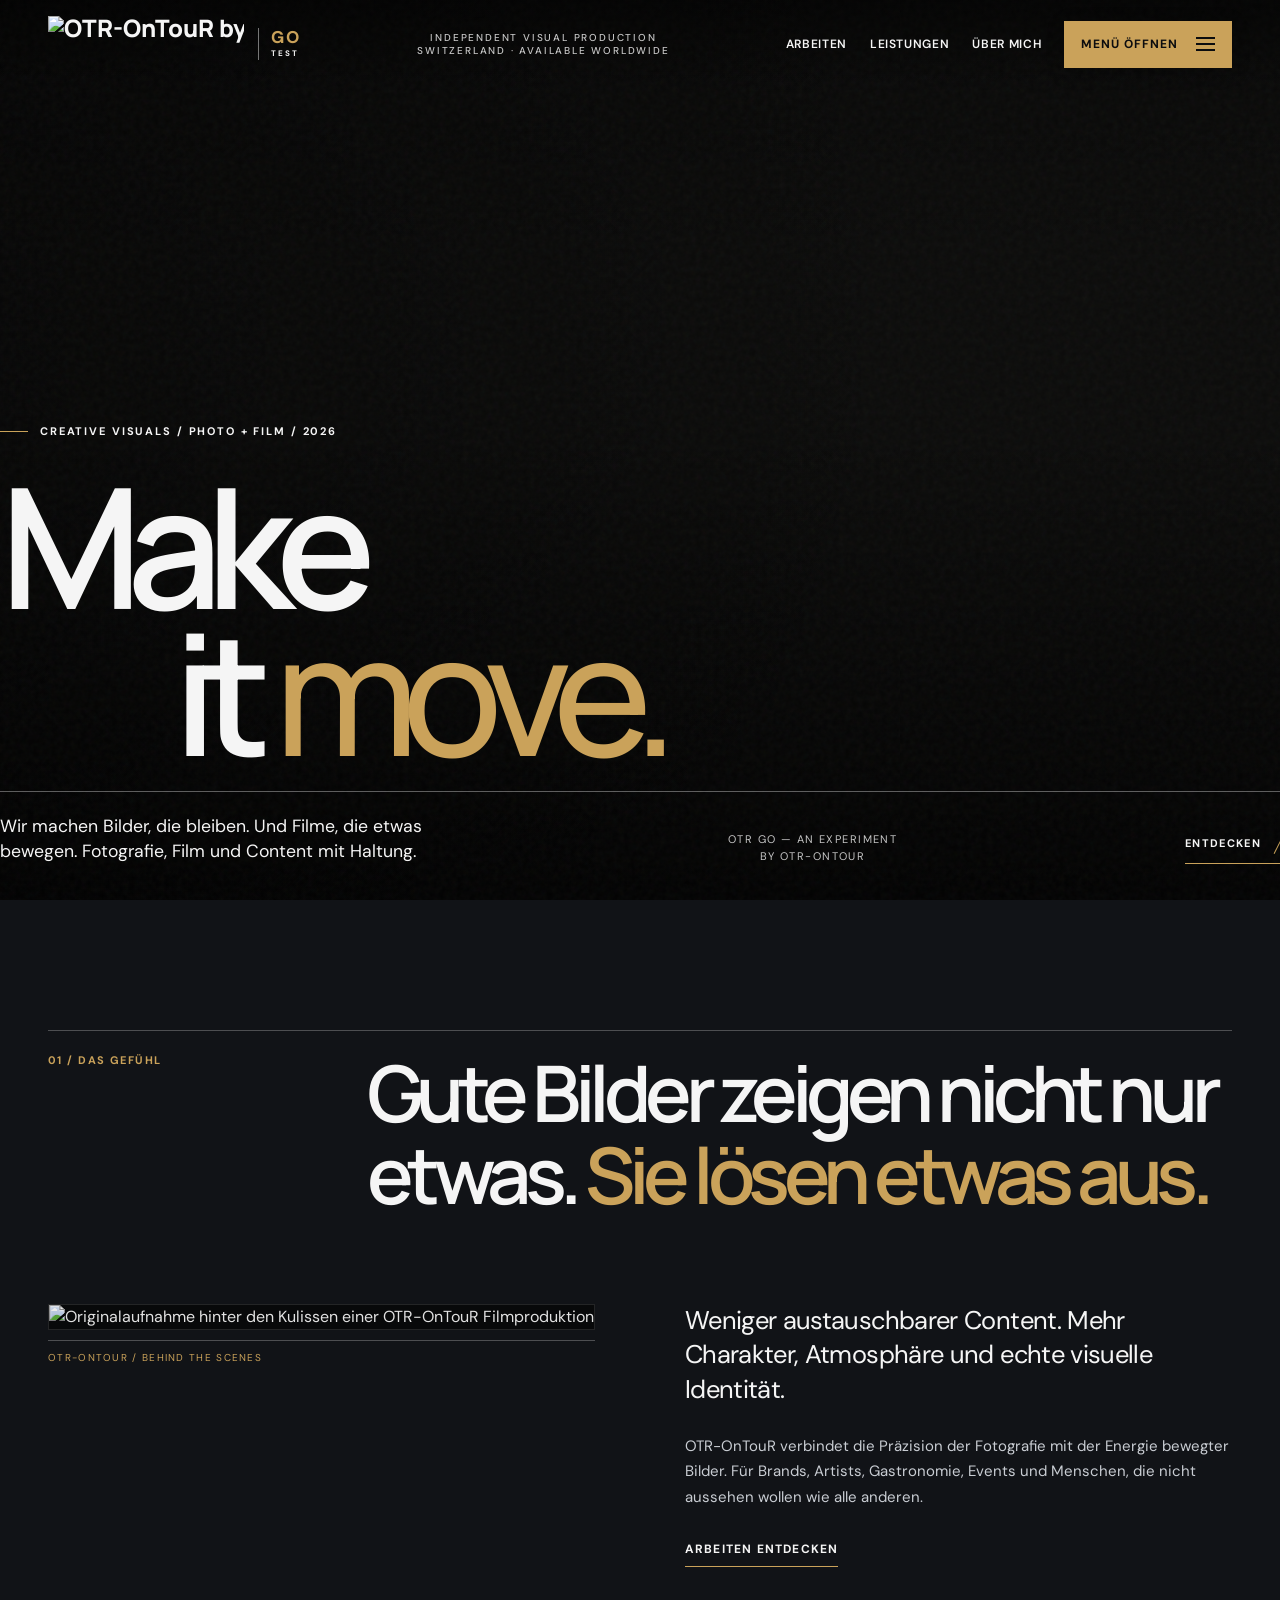
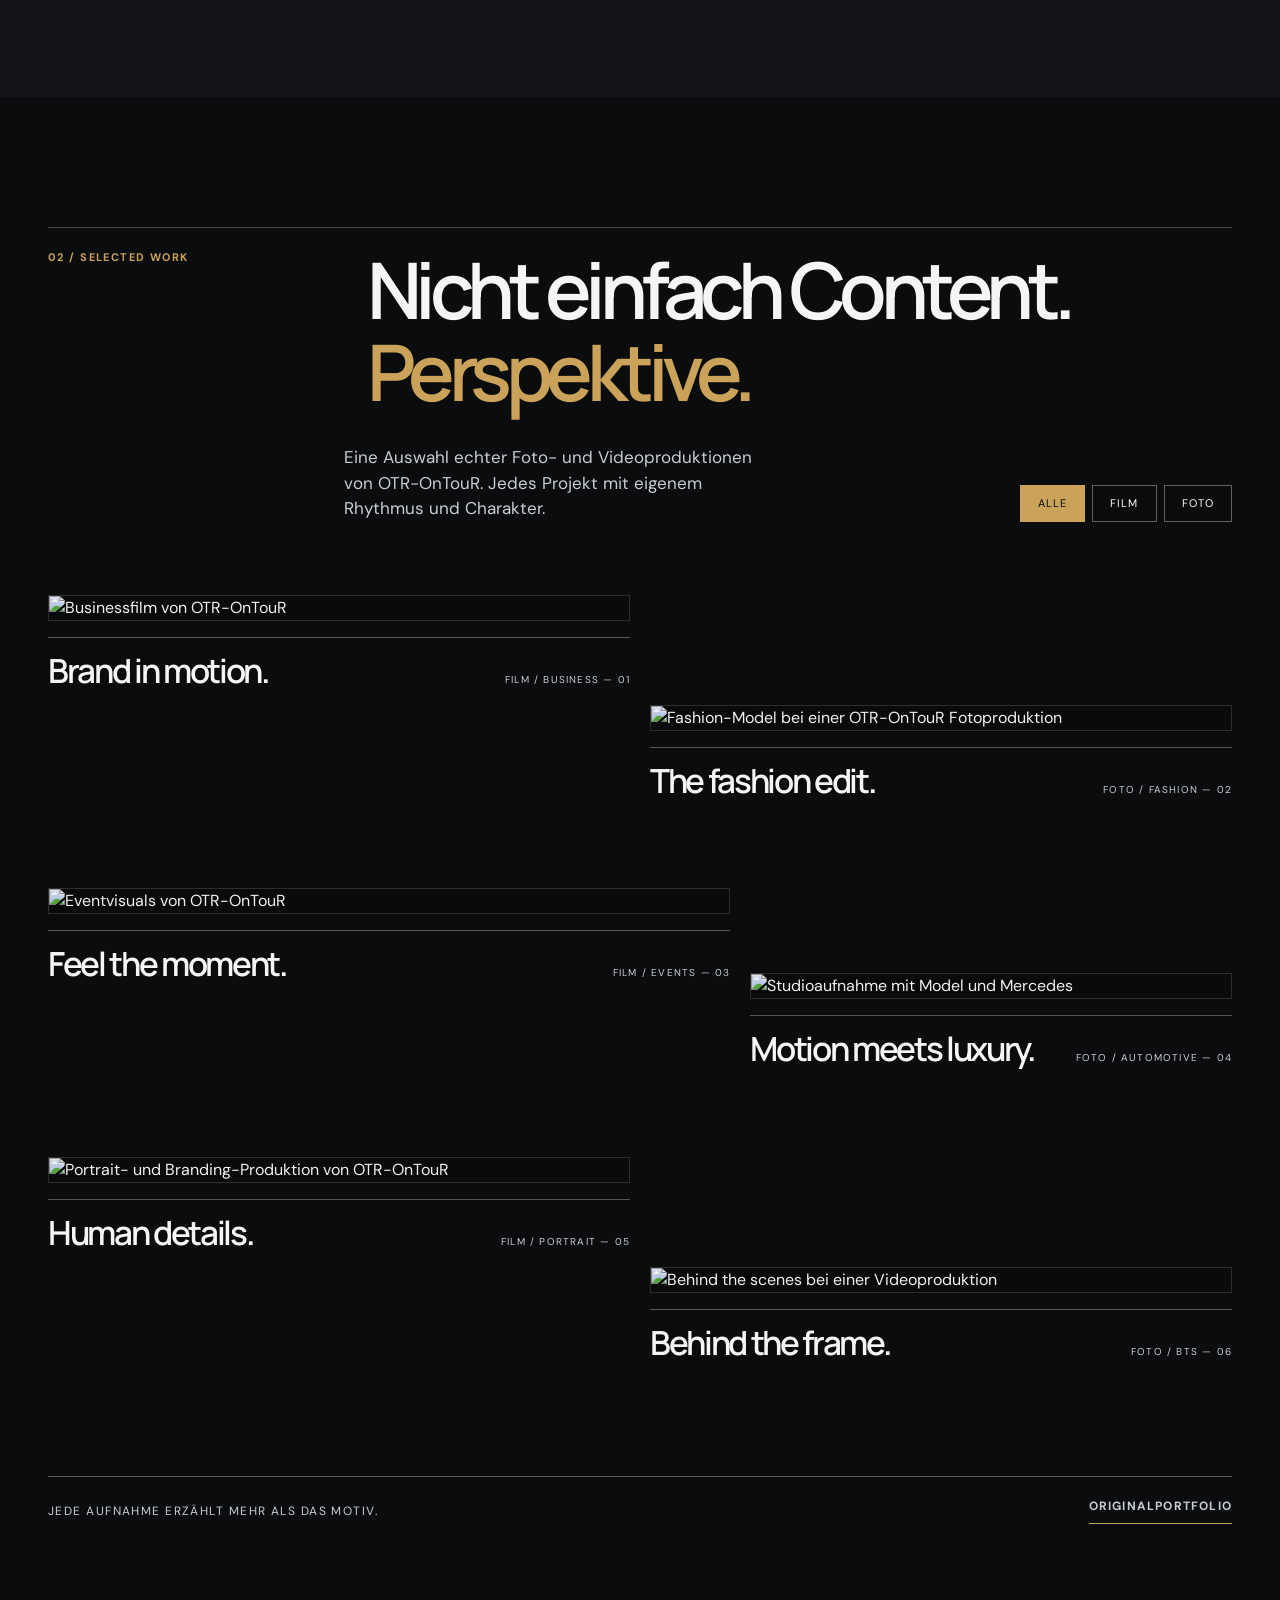
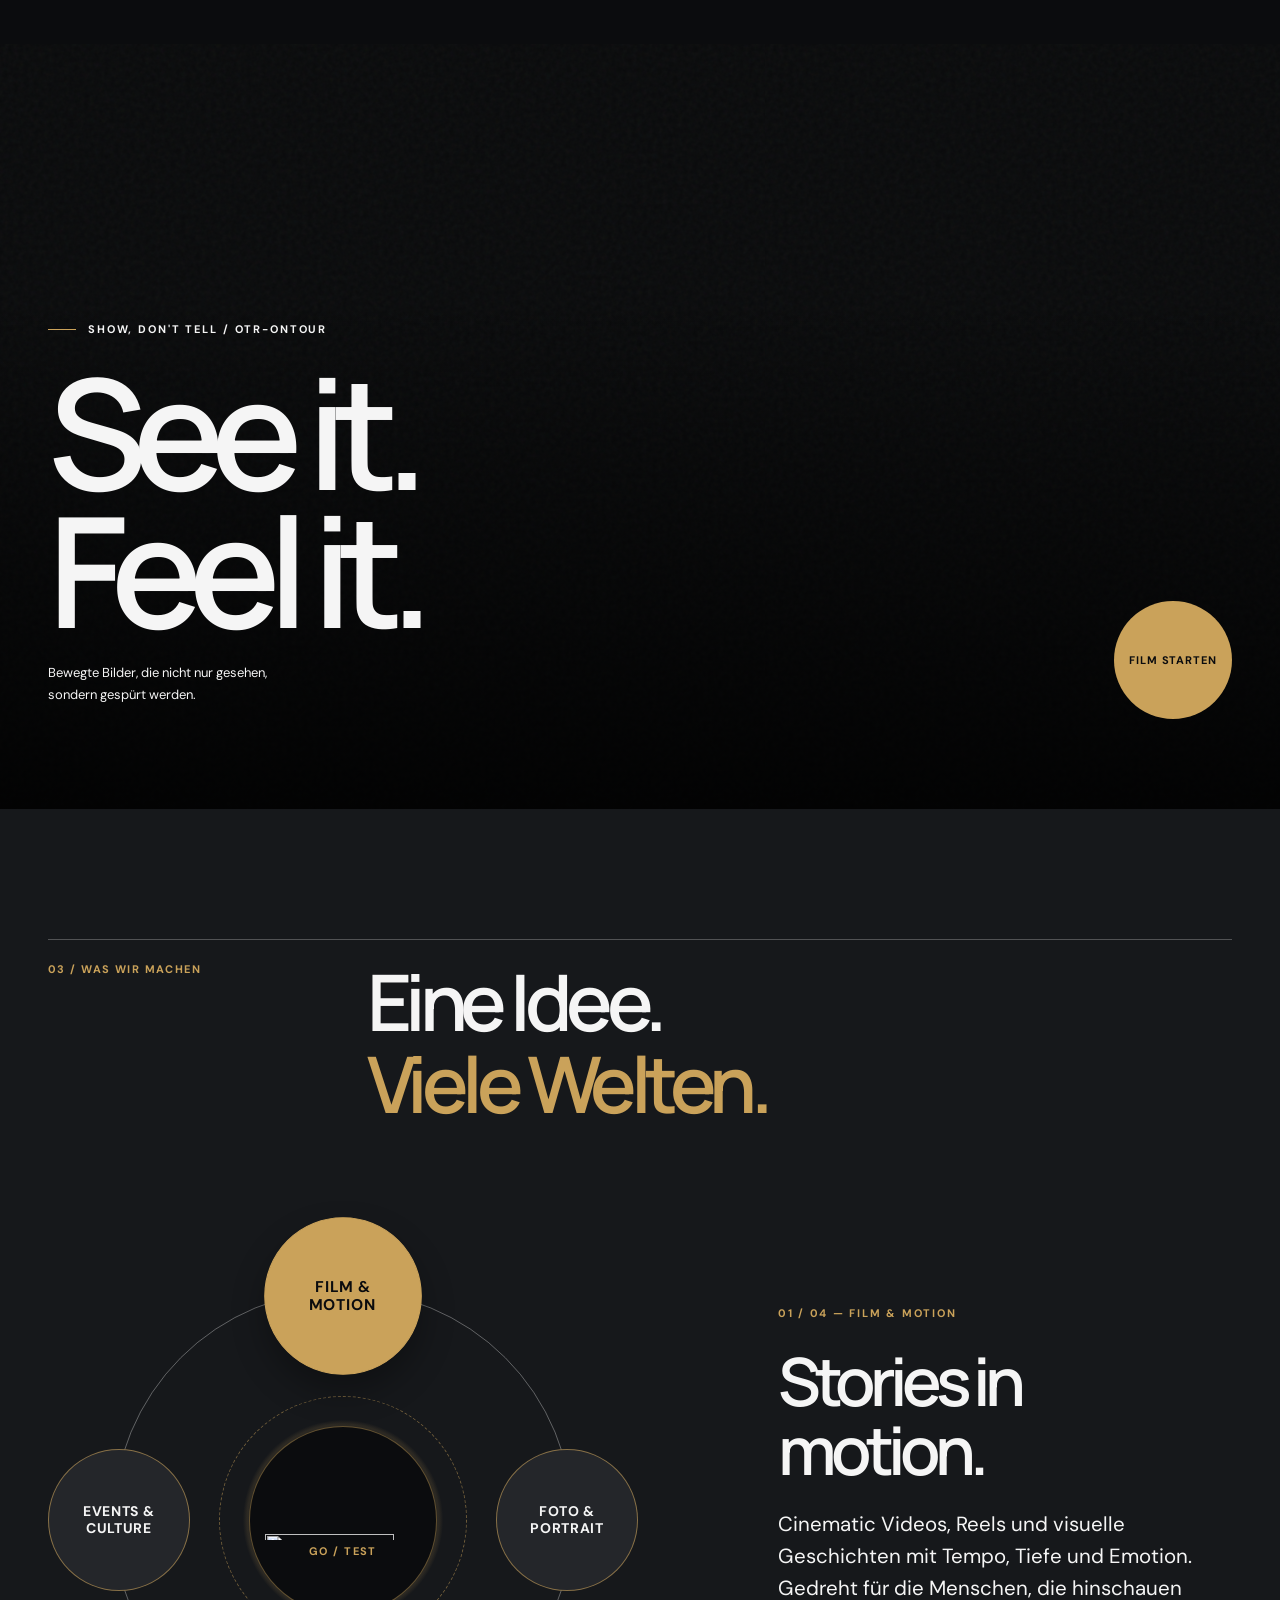
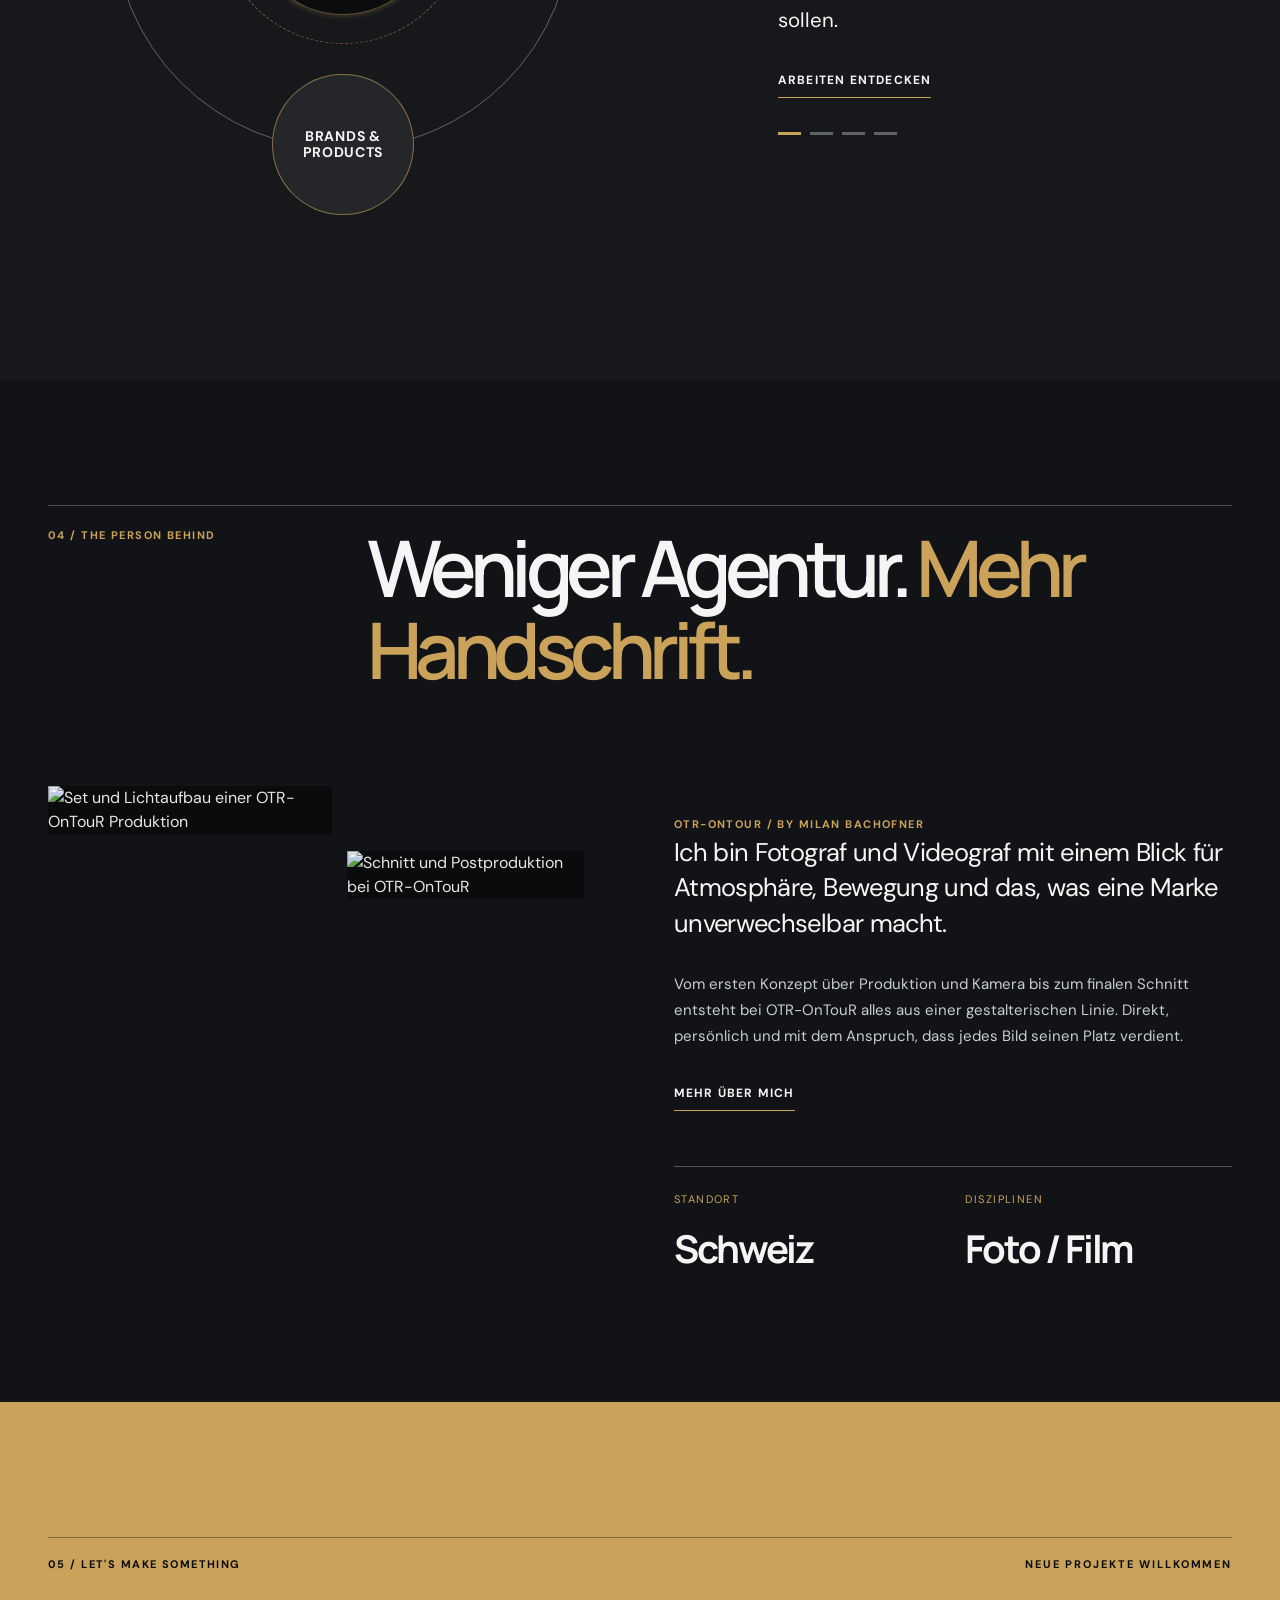
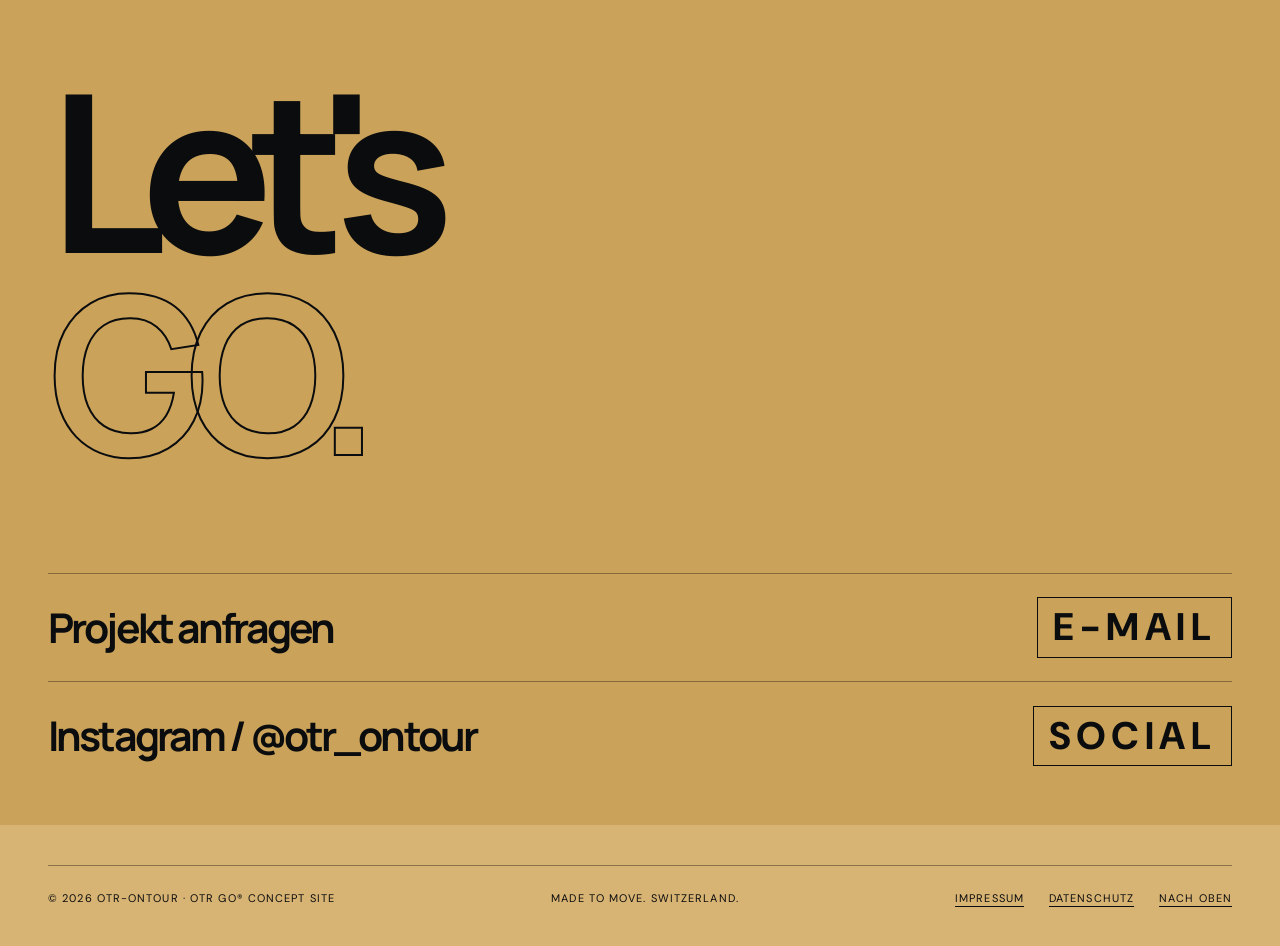
==== commit f32d1d3a: "Sync OTR GO gold black white redesign and full-frame visuals to isolated live preview" ====
--- a/otr-go/index.html
+++ b/otr-go/index.html
@@ -3,7 +3,7 @@
 <head>
   <meta charset="utf-8">
   <meta name="viewport" content="width=device-width,initial-scale=1,viewport-fit=cover">
-  <meta name="theme-color" content="#11120f">
+  <meta name="theme-color" content="#0b0c0e">
   <meta name="robots" content="noindex,nofollow">
   <meta name="description" content="OTR GO – eine experimentelle, immersive Portfolio-Website von OTR-OnTouR. Fotografie, Film und visueller Content aus der Schweiz.">
   <title>OTR GO® — Visual stories, made to move.</title>
@@ -13,7 +13,7 @@
   <link rel="preconnect" href="https://fonts.gstatic.com" crossorigin>
   <link href="https://fonts.googleapis.com/css2?family=DM+Sans:wght@400;450;500;600;700&family=Manrope:wght@400;500;600;700;800&display=swap" rel="stylesheet">
   <style>
-    :root{--ink:#161713;--dim:#5c5d55;--paper:#eae9df;--white:#f8f8f3;--line:rgba(22,23,19,.22);--acid:#d4e7a0;--dark:#11120f;--font:"DM Sans",Arial,sans-serif;--head:"Manrope",Helvetica,Arial,sans-serif;--ease:cubic-bezier(.2,.7,.2,1)}
+    :root{--ink:#f5f5f5;--dim:#c9cdd3;--paper:#0b0c0e;--white:#f5f5f5;--line:rgba(255,255,255,.18);--acid:#caa25a;--dark:#0b0c0e;--font:"DM Sans",Arial,sans-serif;--head:"Manrope",Helvetica,Arial,sans-serif;--ease:cubic-bezier(.2,.7,.2,1)}
     *,*::before,*::after{box-sizing:border-box}
     html{scroll-behavior:smooth;scroll-padding-top:80px}
     body{margin:0;background:var(--paper);color:var(--ink);font:400 16px/1.5 var(--font);overflow-x:hidden;-webkit-font-smoothing:antialiased}
@@ -21,7 +21,7 @@
     a{color:inherit;text-decoration:none}button{font:inherit;cursor:pointer}button,input{border-radius:0}
     img,video{display:block;width:100%}img{object-fit:cover}
     .sr-only{position:absolute;width:1px;height:1px;padding:0;margin:-1px;overflow:hidden;clip:rect(0,0,0,0);white-space:nowrap;border:0}
-    :focus-visible{outline:3px solid #a4cd64;outline-offset:4px}
+    :focus-visible{outline:3px solid #caa25a;outline-offset:4px}
     .wrap{width:min(100% - 96px,1580px);margin-inline:auto}
     .progress{position:fixed;top:0;left:0;z-index:150;height:3px;width:100%;transform:scaleX(0);transform-origin:left;background:var(--acid);pointer-events:none}
     .topbar{position:absolute;z-index:100;top:0;left:0;right:0;height:88px;color:var(--white)}
@@ -50,9 +50,9 @@
     .chapter{padding:130px 0}.chapter-label{display:grid;grid-template-columns:1fr 3fr;border-top:1px solid var(--line);padding-top:21px;gap:30px}
     .chapter-no{font-size:11px;text-transform:uppercase;letter-spacing:.13em;font-weight:700;white-space:nowrap}
     .chapter-title{font-size:clamp(44px,6.1vw,108px);font-family:var(--head);font-weight:600;letter-spacing:-.083em;line-height:1.05;margin:0;max-width:1130px}
-    .chapter-title em{font-style:normal;color:#a4ab8e}
+    .chapter-title em{font-style:normal;color:#d8b474}
     .intro .intro-bottom{display:grid;grid-template-columns:1fr 1fr;gap:40px;margin-top:100px;align-items:start}
-    .intro .big-asterisk{font-family:var(--head);font-size:clamp(150px,24vw,380px);line-height:.5;letter-spacing:-.1em;font-weight:700;color:#cdd9ad;transform:rotate(-13deg);user-select:none}
+    .intro .big-asterisk{font-family:var(--head);font-size:clamp(150px,24vw,380px);line-height:.5;letter-spacing:-.1em;font-weight:700;color:#caa25a;transform:rotate(-13deg);user-select:none}
     .intro-copy{max-width:580px;justify-self:end}.intro-copy p{font-size:clamp(18px,2vw,30px);line-height:1.35;letter-spacing:-.025em;margin:0 0 26px}
     .intro-copy p.small{font-size:15px;line-height:1.7;letter-spacing:0;color:#62665e}
     .text-link{display:inline-flex;align-items:center;gap:22px;padding-bottom:8px;border-bottom:1px solid currentColor;font-size:12px;font-weight:700;text-transform:uppercase;letter-spacing:.1em;transition:gap .25s}.text-link:hover{gap:34px}
@@ -78,8 +78,8 @@
     .film h2{font-family:var(--head);font-size:clamp(67px,12vw,180px);line-height:.9;letter-spacing:-.09em;font-weight:600;margin:24px 0}
     .film-sub{font-size:13px;max-width:240px;line-height:1.7}
     .playbutton{background:var(--acid);border:0;color:var(--ink);width:110px;height:110px;border-radius:100%;font:700 12px/1.3 var(--font);letter-spacing:.08em;text-transform:uppercase;transition:transform .3s,background .3s}
-    .playbutton:hover{transform:scale(1.08);background:#e5f8b3}
-    .approach{background:#dadccf;padding:130px 0}
+    .playbutton:hover{transform:scale(1.08);background:#d8b474}
+    .approach{background:#15171a;padding:130px 0}
     .approach .chapter-title{max-width:1050px}
     .orbit-grid{display:grid;grid-template-columns:minmax(300px,1fr) minmax(320px,.77fr);gap:min(11vw,140px);align-items:center;margin:100px 0 35px}
     .orbit{position:relative;width:min(100%,600px);aspect-ratio:1;border-radius:50%;margin:auto;display:grid;place-items:center;background:radial-gradient(circle,rgba(245,248,226,.45) 0 23%,transparent 24%);isolation:isolate}
@@ -87,7 +87,7 @@
     .orbit::after{inset:29%;border-style:dashed;border-color:rgba(22,23,19,.3)}
     .orbit-center{position:relative;z-index:1;background:var(--dark);color:var(--acid);width:32%;aspect-ratio:1;border-radius:100%;display:flex;align-items:center;justify-content:center;font-family:var(--head);font-size:clamp(31px,5vw,71px);font-weight:700;letter-spacing:-.11em}
     .orbit-center span{font-size:.3em;letter-spacing:0;align-self:center;margin-top:3em}
-    .planet{border:1px solid rgba(0,0,0,.18);border-radius:50%;position:absolute;z-index:5;background:#ebede1;color:var(--ink);font:700 clamp(10px,1.2vw,14px)/1.2 var(--font);text-transform:uppercase;letter-spacing:.05em;width:24%;aspect-ratio:1;display:grid;place-items:center;text-align:center;padding:14px;transition:transform .35s var(--ease),background .35s,border-color .35s,box-shadow .35s}
+    .planet{border:1px solid rgba(0,0,0,.18);border-radius:50%;position:absolute;z-index:5;background:#17191b;color:var(--ink);font:700 clamp(10px,1.2vw,14px)/1.2 var(--font);text-transform:uppercase;letter-spacing:.05em;width:24%;aspect-ratio:1;display:grid;place-items:center;text-align:center;padding:14px;transition:transform .35s var(--ease),background .35s,border-color .35s,box-shadow .35s}
     .planet:hover,.planet[aria-pressed=true]{background:var(--acid);border-color:var(--dark);transform:scale(1.11);box-shadow:0 10px 35px rgba(0,0,0,.13)}
     .planet:nth-of-type(1){top:0;left:38%}.planet:nth-of-type(2){right:0;top:38%}.planet:nth-of-type(3){bottom:0;left:38%}.planet:nth-of-type(4){left:0;top:38%}
     .orbit-detail{min-height:360px;display:flex;flex-direction:column;align-items:start;justify-content:center}
@@ -144,24 +144,157 @@
     }
     @media(max-width:370px){.hero h1{font-size:66px}.hero-desc{font-size:12px;max-width:220px}.hero-scroll{font-size:0}.chapter-title{font-size:42px}.planet{font-size:9px}}
     @media(prefers-reduced-motion:reduce){*,*::before,*::after{scroll-behavior:auto!important;animation:none!important;transition:none!important}.reveal{opacity:1;transform:none}}
+  
+/* OTR GO — Brand- und Format-Refresh
+   OTR-OnTouR Originalpalette: Schwarz #0b0c0e, Weiss #f5f5f5,
+   Gold #caa25a und helles Gold #d8b474.
+   Originalfotos niemals durch starre Cropping-Rahmen beschneiden. */
+:root{--gold:#caa25a;--gold-light:#d8b474;--bg-soft:#111317}
+body{background:#0b0c0e;color:#f5f5f5}
+.topbar{background:linear-gradient(180deg,rgba(0,0,0,.46),transparent)}
+.brand-official{display:inline-flex;align-items:center;gap:14px;letter-spacing:normal;flex:0 0 auto}
+.brand-official img{display:block;width:auto;height:auto;max-width:clamp(150px,17vw,224px);max-height:56px;object-fit:contain}
+.brand .go-label{font:800 17px/1.12 var(--font);letter-spacing:.13em;color:var(--gold);border-left:1px solid rgba(255,255,255,.45);padding-left:12px;align-self:center;margin:0;white-space:nowrap}
+.brand .go-label small{display:block;font:700 8px/1.6 var(--font);letter-spacing:.23em;color:#f5f5f5}
+.top-links{gap:23px}
+.top-links>a{padding:10px 0;border-bottom:1px solid transparent}
+.top-links>a:hover{color:var(--gold);border-color:var(--gold)}
+.menu-btn{display:flex;align-items:center;gap:18px;background:var(--gold);border:1px solid var(--gold);color:#0b0c0e;padding:13px 16px;min-height:47px;box-shadow:0 4px 18px rgba(0,0,0,.24)}
+.menu-btn:hover{background:var(--gold-light);border-color:var(--gold-light);color:#0b0c0e}
+.hamburger{width:19px;gap:4px}.hamburger i{height:2px}
+.hero h1 i{color:var(--gold)}.eyebrow::before{background:var(--gold)}
+.hero-scroll{font-weight:700;border-bottom:1px solid var(--gold);padding-bottom:8px;transition:color .2s}
+.hero-scroll:hover{color:var(--gold)}
+.hero-scroll .scroll-line{height:24px;width:1px;display:block;background:var(--gold);transform:rotate(27deg);transition:transform .3s}
+.hero-scroll:hover .scroll-line{transform:rotate(0)}
+.chapter-no,.micro{color:var(--gold)}
+.chapter-title em,.intro .chapter-title em,.work .chapter-title em{color:var(--gold)}
+.chapter-label{border-color:rgba(255,255,255,.25)}
+.intro{background:#111317;color:#f5f5f5}
+.intro .intro-bottom{align-items:center;grid-template-columns:minmax(0,1fr) minmax(0,1fr);gap:clamp(32px,7vw,120px);margin-top:88px}
+.intro-visual{margin:0;position:relative;align-self:start;max-width:700px}
+.intro-visual img{width:100%;height:auto;max-height:none;object-fit:contain;display:block;border:1px solid rgba(255,255,255,.12);filter:brightness(.92) saturate(.96);background:#090a0b}
+.intro-visual figcaption{border-top:1px solid rgba(255,255,255,.25);margin-top:10px;padding-top:9px;font-size:10px;letter-spacing:.13em;text-transform:uppercase;color:var(--gold)}
+.intro-copy{justify-self:end}
+.intro-copy p{color:#f5f5f5}
+.intro-copy p.small{color:#c9cdd3}
+.text-link{color:inherit;border-color:var(--gold);gap:0;font-weight:700}
+.text-link:hover{gap:0;color:var(--gold)}
+.work{background:#0b0c0e;color:#f5f5f5}
+.work .chapter-label{border-color:rgba(255,255,255,.24)}
+.work-head-bottom p,.project-meta span,.work-closer{color:#c9cdd3}
+.filter[aria-pressed=true],.filter:hover{background:var(--gold);border-color:var(--gold);color:#0b0c0e}
+.project{min-width:0}
+.project-media,.project[data-ratio=tall] .project-media,.project[data-ratio=wide] .project-media{
+  aspect-ratio:auto;display:block;min-height:0;height:auto;overflow:hidden;
+  background:#090a0b;border:1px solid rgba(255,255,255,.14);
+}
+.project-media img,.project-media video,.project[data-ratio=tall] .project-media img,.project[data-ratio=wide] .project-media img{
+  display:block;width:100%;height:auto;min-height:0;max-height:none;aspect-ratio:auto;object-fit:contain;object-position:center;transform:none;
+  filter:brightness(.94) saturate(.97);
+}
+.project-media:hover img,.project-media:hover video{transform:none;filter:brightness(1) saturate(1)}
+.project-media:hover,.project-media:focus-visible{border-color:var(--gold)}
+.project-hover{background:var(--gold);border-radius:0;width:auto;height:auto;padding:12px 16px;font:800 10px/1 var(--font);letter-spacing:.12em;text-transform:uppercase;color:#0b0c0e}
+.project-meta{border-color:rgba(255,255,255,.3)}
+.film{background:#090a0b}
+.playbutton{background:var(--gold);color:#0b0c0e;width:118px;height:118px;font-size:11px}
+.playbutton:hover{background:var(--gold-light)}
+.approach{background:#16181b;color:#f5f5f5}
+.orbit{background:radial-gradient(circle,rgba(202,162,90,.12) 0 23%,transparent 24%)}
+.orbit::before,.orbit::after{border-color:rgba(255,255,255,.32)}
+.orbit::after{border-color:rgba(202,162,90,.5)}
+.orbit-center{background:#0b0c0e;color:var(--gold);flex-direction:column;gap:5px;border:1px solid rgba(202,162,90,.45)}
+.orbit-center img{display:block;width:83%;height:auto;max-height:58px;object-fit:contain}
+.orbit-center small{font:700 clamp(7px,1vw,11px)/1.2 var(--font);letter-spacing:.13em;white-space:nowrap;color:var(--gold)}
+.planet{background:#24262a;color:#f5f5f5;border-color:rgba(202,162,90,.6)}
+.planet:hover,.planet[aria-pressed=true]{background:var(--gold);color:#0b0c0e;border-color:var(--gold);box-shadow:0 15px 30px rgba(0,0,0,.3)}
+.orbit-detail .tiny{color:var(--gold)}
+.orbit-detail p{color:#f5f5f5}
+.orbit-indicator span{background:#616265}
+.orbit-indicator span.on{background:var(--gold)}
+.about{background:#111317;color:#f5f5f5}
+.about-grid{grid-template-columns:minmax(0,.98fr) minmax(0,1.02fr);gap:clamp(32px,7vw,120px)}
+.about-stacked{display:grid;grid-template-columns:1.08fr .9fr;gap:15px;padding:0;align-items:start}
+.about-stacked>img:first-child,.about-stacked>img:nth-child(2){
+  position:static;display:block;width:100%;height:auto;max-height:none;aspect-ratio:auto;object-fit:contain;object-position:center;
+  border:0;background:#0b0c0e;filter:brightness(.94) saturate(.96);
+}
+.about-stacked>img:nth-child(2){margin-top:65px}
+.about-copy p{color:#f5f5f5}
+.about-copy p.note{color:#c9cdd3}
+.about-facts{border-color:rgba(255,255,255,.27)}
+.about-facts span{color:var(--gold)}
+.contact{background:var(--gold);color:#0b0c0e;--ink:#0b0c0e;--line:rgba(11,12,14,.3)}
+.contact .chapter-no,.contact .micro{color:#0b0c0e}
+.contact-top,.contact-link{border-color:rgba(0,0,0,.35)}
+.contact h2 em{-webkit-text-stroke:2px #0b0c0e}
+.contact-link{font-weight:700}
+.contact-type{font:800 11px/1 var(--font);letter-spacing:.14em;color:#0b0c0e;border:1px solid #0b0c0e;padding:10px 15px;white-space:nowrap}
+.contact-link:hover .contact-type{transform:none;background:#0b0c0e;color:var(--gold)}
+.footer{color:#0b0c0e;background:var(--gold-light)}
+.footer-inner{border-color:rgba(0,0,0,.36)}
+.menu-overlay{background:#0b0c0e;color:#f5f5f5;padding-top:30px}
+.menu-header{padding-bottom:27px;border-bottom:1px solid rgba(255,255,255,.3)}
+.menu-kicker{margin:29px 0 0;font:700 11px/1.3 var(--font);letter-spacing:.2em;text-transform:uppercase;color:var(--gold)}
+.close-btn{color:#0b0c0e;background:var(--gold);border:1px solid var(--gold);font-weight:800;padding:15px 18px}
+.close-btn:hover{background:var(--gold-light)}
+.menu-items{margin:35px 0 60px}
+.menu-items li{border-color:rgba(255,255,255,.22)}
+.menu-items a{color:#f5f5f5;font-weight:600;transition:color .3s,padding-left .3s}
+.menu-items a:hover,.menu-items a:focus-visible{color:var(--gold)}
+.menu-items small{color:var(--gold);font-size:15px}
+.menu-end{color:#c9cdd3;border-top:1px solid rgba(255,255,255,.25);padding-top:20px}
+.menu-end a:hover{color:var(--gold)}
+.lightbox-close{border-color:var(--gold);color:#0b0c0e;background:var(--gold);font-weight:800}
+:focus-visible{outline-color:var(--gold)}
+@media(max-width:1100px){
+ .top-links{gap:13px}.top-links>a{font-size:11px}
+}
+@media(max-width:760px){
+ .topbar{height:79px}.nav-inner{gap:10px}
+ .brand-official{gap:9px}.brand-official img{max-width:clamp(123px,38vw,176px);max-height:51px}
+ .brand .go-label{font-size:14px;padding-left:8px}.brand .go-label small{font-size:7px}
+ .menu-btn{gap:11px;padding:10px 12px;min-height:44px;font-size:10px;letter-spacing:.04em}
+ .hamburger{width:16px}
+ .intro .intro-bottom{display:grid;grid-template-columns:1fr;margin-top:48px;gap:35px}
+ .intro-visual{width:100%;max-width:none}
+ .project-media,.project[data-ratio=tall] .project-media,.project[data-ratio=wide] .project-media{aspect-ratio:auto}
+ .project-media img,.project[data-ratio=tall] .project-media img,.project[data-ratio=wide] .project-media img{width:100%;height:auto;object-fit:contain}
+ .project-hover{width:auto;height:auto;padding:12px 14px;font-size:10px}
+ .about-grid{grid-template-columns:1fr}.about-stacked{gap:10px}.about-stacked>img:nth-child(2){margin-top:40px}
+ .contact-link{gap:14px}.contact-type{padding:7px 9px;font-size:9px}
+ .menu-overlay{padding:20px 0 36px}.menu-header{padding-bottom:19px}
+ .menu-kicker{margin-top:18px}.menu-items{margin:30px 0 35px}
+ .menu-items a{font-size:clamp(45px,11vw,76px);line-height:1.2;padding:8px 0}.menu-items small{font-size:13px}
+}
+@media(max-width:370px){
+ .brand-official img{max-width:118px}.menu-btn{padding:10px}
+ .menu-btn span:first-child{font-size:9px}.brand .go-label{font-size:12px}
+}
+@media(prefers-reduced-motion:reduce){
+ .project-media img,.project-media video,.intro-visual img{transform:none!important;transition:none!important}
+}
+
   </style>
 </head>
 <body>
   <div class="progress" id="scrollProgress" aria-hidden="true"></div>
   <header class="topbar">
     <div class="wrap nav-inner">
-      <a class="brand" href="#start" aria-label="OTR GO – Startseite"><b>OTR</b><em>GO.</em><span>® STUDIO</span></a>
+      <a class="brand brand-official" href="#start" aria-label="OTR-OnTouR by Milan Bachofner – OTR GO Testseite"><img src="https://www.otr-ontour.com/Logo%20White_OTR-OnTouR.png" alt="OTR-OnTouR by Milan Bachofner" width="224" height="64"><span class="go-label">GO <small>TEST</small></span></a>
       <div class="top-mid">Independent visual production<br>Switzerland · Available worldwide</div>
       <div class="top-links">
-        <a href="#arbeiten">Selected work</a>
-        <a href="#studio">Studio</a>
-        <button type="button" class="menu-btn" id="openMenu" aria-expanded="false" aria-controls="mainMenu"><span>Menü</span><span class="hamburger" aria-hidden="true"><i></i><i></i></span></button>
+        <a href="#arbeiten">Arbeiten</a>
+        <a href="#disziplinen">Leistungen</a>
+        <a href="#studio">Über mich</a>
+        <button type="button" class="menu-btn" id="openMenu" aria-label="Hauptmenü öffnen" aria-expanded="false" aria-controls="mainMenu"><span>MENÜ ÖFFNEN</span><span class="hamburger" aria-hidden="true"><i></i><i></i><i></i></span></button>
       </div>
     </div>
   </header>
   <div class="menu-overlay" id="mainMenu" aria-hidden="true">
     <div class="wrap">
-      <div class="menu-header"><span class="brand"><b>OTR</b><em style="color:#263026">GO.</em></span><button class="close-btn" type="button" id="closeMenu" aria-label="Menü schliessen">Schliessen ×</button></div>
+      <div class="menu-header"><span class="brand brand-official"><img src="https://www.otr-ontour.com/Logo%20White_OTR-OnTouR.png" alt="OTR-OnTouR by Milan Bachofner" width="224" height="64"><span class="go-label">GO <small>TEST</small></span></span><button class="close-btn" type="button" id="closeMenu" aria-label="Menü schliessen">MENÜ SCHLIESSEN ×</button></div><p class="menu-kicker">Navigation / OTR GO Testwebsite</p>
       <nav aria-label="Hauptnavigation"><ul class="menu-items">
         <li><a href="#start">Start <small>01 /</small></a></li>
         <li><a href="#arbeiten">Arbeiten <small>02 /</small></a></li>
@@ -169,7 +302,7 @@
         <li><a href="#studio">Studio <small>04 /</small></a></li>
         <li><a href="#kontakt">Kontakt <small>05 /</small></a></li>
       </ul></nav>
-      <div class="menu-end"><span>OTR-OnTouR by Milan Bachofner</span><a href="https://www.instagram.com/otr_ontour/" target="_blank" rel="noopener noreferrer">Instagram ↗</a></div>
+      <div class="menu-end"><span>OTR-OnTouR by Milan Bachofner</span><a href="https://www.instagram.com/otr_ontour/" target="_blank" rel="noopener noreferrer">Instagram</a></div>
     </div>
   </div>
   <main>
@@ -184,7 +317,7 @@
         <div class="hero-bottom">
           <div class="hero-desc">Wir machen Bilder, die bleiben. Und Filme, die etwas bewegen. Fotografie, Film und Content mit Haltung.</div>
           <div class="hero-meta">OTR GO — An experiment<br>by OTR-OnTouR</div>
-          <a class="hero-scroll" href="#idee"><span>Entdecken</span><span class="circle-arrow" aria-hidden="true">↓</span></a>
+          <a class="hero-scroll" href="#idee"><span>Entdecken</span><span class="scroll-line" aria-hidden="true"></span></a>
         </div>
       </div>
     </section>
@@ -195,8 +328,8 @@
           <h2 class="chapter-title" id="introTitle">Gute Bilder zeigen nicht nur etwas. <em>Sie lösen etwas aus.</em></h2>
         </div>
         <div class="intro-bottom">
-          <div class="big-asterisk reveal" aria-hidden="true">✳</div>
-          <div class="intro-copy reveal"><p>Weniger austauschbarer Content. Mehr Charakter, Atmosphäre und echte visuelle Identität.</p><p class="small">OTR-OnTouR verbindet die Präzision der Fotografie mit der Energie bewegter Bilder. Für Brands, Artists, Gastronomie, Events und Menschen, die nicht aussehen wollen wie alle anderen.</p><a class="text-link" href="#arbeiten">Arbeiten entdecken <span>↗</span></a></div>
+          <figure class="intro-visual reveal"><img src="https://www.otr-ontour.com/assets/behind-the-scenes-filming.jpg" alt="Originalaufnahme hinter den Kulissen einer OTR-OnTouR Filmproduktion" loading="lazy"><figcaption>OTR-OnTouR / Behind the scenes</figcaption></figure>
+          <div class="intro-copy reveal"><p>Weniger austauschbarer Content. Mehr Charakter, Atmosphäre und echte visuelle Identität.</p><p class="small">OTR-OnTouR verbindet die Präzision der Fotografie mit der Energie bewegter Bilder. Für Brands, Artists, Gastronomie, Events und Menschen, die nicht aussehen wollen wie alle anderen.</p><a class="text-link" href="#arbeiten">Arbeiten entdecken </a></div>
         </div>
       </div>
     </section>
@@ -208,14 +341,14 @@
         </div>
         <div class="work-head-bottom reveal"><p>Eine Auswahl echter Foto- und Videoproduktionen von OTR-OnTouR. Jedes Projekt mit eigenem Rhythmus und Charakter.</p><div class="filters" role="group" aria-label="Arbeiten filtern"><button class="filter" type="button" data-filter="alle" aria-pressed="true">Alle</button><button class="filter" type="button" data-filter="film" aria-pressed="false">Film</button><button class="filter" type="button" data-filter="foto" aria-pressed="false">Foto</button></div></div>
         <div class="projects" id="projectGrid">
-          <article class="project reveal" data-kind="film" data-ratio="wide"><button class="project-media" type="button" data-media="https://www.otr-ontour.com/video_business.mp4" data-type="video" data-title="Brand in motion — Business Film" aria-label="Business-Film in Grossansicht öffnen"><img src="https://www.otr-ontour.com/poster-business.webp" alt="Businessfilm von OTR-OnTouR" loading="lazy"><span class="project-hover" aria-hidden="true">↗</span></button><div class="project-meta"><h3>Brand in motion.</h3><span>Film / Business — 01</span></div></article>
-          <article class="project reveal" data-kind="foto" data-ratio="tall"><button class="project-media" type="button" data-media="https://www.otr-ontour.com/assets/model-shooting-fashion.jpg" data-type="image" data-title="The fashion edit" aria-label="Fashion-Foto in Grossansicht öffnen"><img src="https://www.otr-ontour.com/assets/model-shooting-fashion.jpg" alt="Fashion-Model bei einer OTR-OnTouR Fotoproduktion" loading="lazy"><span class="project-hover" aria-hidden="true">↗</span></button><div class="project-meta"><h3>The fashion edit.</h3><span>Foto / Fashion — 02</span></div></article>
-          <article class="project reveal" data-kind="film" data-ratio="wide"><button class="project-media" type="button" data-media="https://www.otr-ontour.com/video_event.mp4" data-type="video" data-title="Feel the moment — Event Film" aria-label="Eventfilm in Grossansicht öffnen"><img src="https://www.otr-ontour.com/event.webp" alt="Eventvisuals von OTR-OnTouR" loading="lazy"><span class="project-hover" aria-hidden="true">↗</span></button><div class="project-meta"><h3>Feel the moment.</h3><span>Film / Events — 03</span></div></article>
-          <article class="project reveal" data-kind="foto" data-ratio="tall"><button class="project-media" type="button" data-media="https://www.otr-ontour.com/assets/model-shooting-mercedes.jpg" data-type="image" data-title="Motion meets luxury" aria-label="Automotive-Foto in Grossansicht öffnen"><img src="https://www.otr-ontour.com/assets/model-shooting-mercedes.jpg" alt="Studioaufnahme mit Model und Mercedes" loading="lazy"><span class="project-hover" aria-hidden="true">↗</span></button><div class="project-meta"><h3>Motion meets luxury.</h3><span>Foto / Automotive — 04</span></div></article>
-          <article class="project reveal" data-kind="film" data-ratio="wide"><button class="project-media" type="button" data-media="https://www.otr-ontour.com/video_portrait_branding.mp4" data-type="video" data-title="Human details — Portraitfilm" aria-label="Portraitfilm in Grossansicht öffnen"><img src="https://www.otr-ontour.com/portrait_branding.webp" alt="Portrait- und Branding-Produktion von OTR-OnTouR" loading="lazy"><span class="project-hover" aria-hidden="true">↗</span></button><div class="project-meta"><h3>Human details.</h3><span>Film / Portrait — 05</span></div></article>
-          <article class="project reveal" data-kind="foto" data-ratio="tall"><button class="project-media" type="button" data-media="https://www.otr-ontour.com/assets/behind-the-scenes-filming.jpg" data-type="image" data-title="Behind the frame" aria-label="Behind-the-scenes-Foto in Grossansicht öffnen"><img src="https://www.otr-ontour.com/assets/behind-the-scenes-filming.jpg" alt="Behind the scenes bei einer Videoproduktion" loading="lazy"><span class="project-hover" aria-hidden="true">↗</span></button><div class="project-meta"><h3>Behind the frame.</h3><span>Foto / BTS — 06</span></div></article>
-        </div>
-        <div class="work-closer"><span>Jede Aufnahme erzählt mehr als das Motiv.</span><a class="text-link" href="https://www.otr-ontour.com/" target="_blank" rel="noopener noreferrer">Originalportfolio ↗</a></div>
+          <article class="project reveal" data-kind="film" data-ratio="wide"><button class="project-media" type="button" data-media="https://www.otr-ontour.com/video_business.mp4" data-type="video" data-title="Brand in motion — Business Film" aria-label="Business-Film in Grossansicht öffnen"><img src="https://www.otr-ontour.com/poster-business.webp" alt="Businessfilm von OTR-OnTouR" loading="lazy"><span class="project-hover" aria-hidden="true">Ansehen</span></button><div class="project-meta"><h3>Brand in motion.</h3><span>Film / Business — 01</span></div></article>
+          <article class="project reveal" data-kind="foto" data-ratio="tall"><button class="project-media" type="button" data-media="https://www.otr-ontour.com/assets/model-shooting-fashion.jpg" data-type="image" data-title="The fashion edit" aria-label="Fashion-Foto in Grossansicht öffnen"><img src="https://www.otr-ontour.com/assets/model-shooting-fashion.jpg" alt="Fashion-Model bei einer OTR-OnTouR Fotoproduktion" loading="lazy"><span class="project-hover" aria-hidden="true">Ansehen</span></button><div class="project-meta"><h3>The fashion edit.</h3><span>Foto / Fashion — 02</span></div></article>
+          <article class="project reveal" data-kind="film" data-ratio="wide"><button class="project-media" type="button" data-media="https://www.otr-ontour.com/video_event.mp4" data-type="video" data-title="Feel the moment — Event Film" aria-label="Eventfilm in Grossansicht öffnen"><img src="https://www.otr-ontour.com/event.webp" alt="Eventvisuals von OTR-OnTouR" loading="lazy"><span class="project-hover" aria-hidden="true">Ansehen</span></button><div class="project-meta"><h3>Feel the moment.</h3><span>Film / Events — 03</span></div></article>
+          <article class="project reveal" data-kind="foto" data-ratio="tall"><button class="project-media" type="button" data-media="https://www.otr-ontour.com/assets/model-shooting-mercedes.jpg" data-type="image" data-title="Motion meets luxury" aria-label="Automotive-Foto in Grossansicht öffnen"><img src="https://www.otr-ontour.com/assets/model-shooting-mercedes.jpg" alt="Studioaufnahme mit Model und Mercedes" loading="lazy"><span class="project-hover" aria-hidden="true">Ansehen</span></button><div class="project-meta"><h3>Motion meets luxury.</h3><span>Foto / Automotive — 04</span></div></article>
+          <article class="project reveal" data-kind="film" data-ratio="wide"><button class="project-media" type="button" data-media="https://www.otr-ontour.com/video_portrait_branding.mp4" data-type="video" data-title="Human details — Portraitfilm" aria-label="Portraitfilm in Grossansicht öffnen"><img src="https://www.otr-ontour.com/portrait_branding.webp" alt="Portrait- und Branding-Produktion von OTR-OnTouR" loading="lazy"><span class="project-hover" aria-hidden="true">Ansehen</span></button><div class="project-meta"><h3>Human details.</h3><span>Film / Portrait — 05</span></div></article>
+          <article class="project reveal" data-kind="foto" data-ratio="tall"><button class="project-media" type="button" data-media="https://www.otr-ontour.com/assets/behind-the-scenes-filming.jpg" data-type="image" data-title="Behind the frame" aria-label="Behind-the-scenes-Foto in Grossansicht öffnen"><img src="https://www.otr-ontour.com/assets/behind-the-scenes-filming.jpg" alt="Behind the scenes bei einer Videoproduktion" loading="lazy"><span class="project-hover" aria-hidden="true">Ansehen</span></button><div class="project-meta"><h3>Behind the frame.</h3><span>Foto / BTS — 06</span></div></article>
+        </div>
+        <div class="work-closer"><span>Jede Aufnahme erzählt mehr als das Motiv.</span><a class="text-link" href="https://www.otr-ontour.com/" target="_blank" rel="noopener noreferrer">Originalportfolio</a></div>
       </div>
     </section>
     <section class="film" aria-labelledby="filmTitle">
@@ -223,7 +356,7 @@
       <div class="film-grain" aria-hidden="true"></div>
       <div class="wrap">
         <div><span class="eyebrow">Show, don't tell / OTR-OnTouR</span><h2 id="filmTitle">See it.<br>Feel it.</h2><p class="film-sub">Bewegte Bilder, die nicht nur gesehen, sondern gespürt werden.</p></div>
-        <button class="playbutton" type="button" id="reelOpen" aria-label="Showreel mit Ton abspielen">Play reel ↗</button>
+        <button class="playbutton" type="button" id="reelOpen" aria-label="Showreel mit Ton abspielen">Film starten</button>
       </div>
     </section>
     <section class="approach" id="disziplinen" aria-labelledby="approachTitle">
@@ -231,13 +364,13 @@
         <div class="chapter-label reveal"><span class="chapter-no">03 / Was wir machen</span><h2 class="chapter-title" id="approachTitle">Eine Idee. <br><em>Viele Welten.</em></h2></div>
         <div class="orbit-grid">
           <div class="orbit reveal" aria-label="Interaktive Disziplinen-Auswahl">
-            <div class="orbit-center" aria-hidden="true">OTR<span>®</span></div>
+            <div class="orbit-center" aria-hidden="true"><img src="https://www.otr-ontour.com/Logo%20White_OTR-OnTouR.png" alt="" width="190" height="55"><small>GO / TEST</small></div>
             <button class="planet" type="button" data-orbit="0" aria-pressed="true">Film &<br>Motion</button>
             <button class="planet" type="button" data-orbit="1" aria-pressed="false">Foto &<br>Portrait</button>
             <button class="planet" type="button" data-orbit="2" aria-pressed="false">Brands &<br>Products</button>
             <button class="planet" type="button" data-orbit="3" aria-pressed="false">Events &<br>Culture</button>
           </div>
-          <div class="orbit-detail reveal" aria-live="polite"><span class="tiny" id="orbitNumber">01 / 04 — Film & Motion</span><h3 id="orbitHeading">Stories in motion.</h3><p id="orbitText">Cinematic Videos, Reels und visuelle Geschichten mit Tempo, Tiefe und Emotion. Gedreht für die Menschen, die hinschauen sollen.</p><a class="text-link" id="orbitLink" href="#arbeiten">Arbeiten entdecken ↗</a><div class="orbit-indicator" aria-hidden="true"><span class="on"></span><span></span><span></span><span></span></div></div>
+          <div class="orbit-detail reveal" aria-live="polite"><span class="tiny" id="orbitNumber">01 / 04 — Film & Motion</span><h3 id="orbitHeading">Stories in motion.</h3><p id="orbitText">Cinematic Videos, Reels und visuelle Geschichten mit Tempo, Tiefe und Emotion. Gedreht für die Menschen, die hinschauen sollen.</p><a class="text-link" id="orbitLink" href="#arbeiten">Arbeiten entdecken</a><div class="orbit-indicator" aria-hidden="true"><span class="on"></span><span></span><span></span><span></span></div></div>
         </div>
       </div>
     </section>
@@ -250,22 +383,22 @@
             <span class="chapter-no">OTR-OnTouR / By Milan Bachofner</span>
             <p>Ich bin Fotograf und Videograf mit einem Blick für Atmosphäre, Bewegung und das, was eine Marke unverwechselbar macht.</p>
             <p class="note">Vom ersten Konzept über Produktion und Kamera bis zum finalen Schnitt entsteht bei OTR-OnTouR alles aus einer gestalterischen Linie. Direkt, persönlich und mit dem Anspruch, dass jedes Bild seinen Platz verdient.</p>
-            <a class="text-link" href="https://www.otr-ontour.com/ueber-mich.html" target="_blank" rel="noopener noreferrer">Mehr über mich ↗</a>
-            <div class="about-facts"><div><span>Standort</span><b>Schweiz ↗</b></div><div><span>Disziplinen</span><b>Foto / Film</b></div></div>
+            <a class="text-link" href="https://www.otr-ontour.com/ueber-mich.html" target="_blank" rel="noopener noreferrer">Mehr über mich</a>
+            <div class="about-facts"><div><span>Standort</span><b>Schweiz</b></div><div><span>Disziplinen</span><b>Foto / Film</b></div></div>
           </div>
         </div>
       </div>
     </section>
     <section class="contact" id="kontakt" aria-labelledby="contactTitle">
       <div class="wrap">
-        <div class="contact-top"><span class="chapter-no">05 / Let's make something</span><span class="micro">Neue Projekte willkommen ↗</span></div>
+        <div class="contact-top"><span class="chapter-no">05 / Let's make something</span><span class="micro">Neue Projekte willkommen</span></div>
         <h2 id="contactTitle">Let's<br><em>GO.</em></h2>
-        <a class="contact-link" href="mailto:info@otr-ontour.com?subject=Projektanfrage%20%C3%BCber%20OTR%20GO">Projekt anfragen <span aria-hidden="true">↗</span></a>
-        <a class="contact-link" href="https://www.instagram.com/otr_ontour/" target="_blank" rel="noopener noreferrer">Instagram / @otr_ontour <span aria-hidden="true">↗</span></a>
+        <a class="contact-link" href="mailto:info@otr-ontour.com?subject=Projektanfrage%20%C3%BCber%20OTR%20GO">Projekt anfragen <span class="contact-type" aria-hidden="true">E-MAIL</span></a>
+        <a class="contact-link" href="https://www.instagram.com/otr_ontour/" target="_blank" rel="noopener noreferrer">Instagram / @otr_ontour <span class="contact-type" aria-hidden="true">SOCIAL</span></a>
       </div>
     </section>
   </main>
-  <footer class="footer"><div class="wrap footer-inner"><span>© 2026 OTR-OnTouR · OTR GO® Concept Site</span><span>Made to move. Switzerland.</span><div class="footer-links"><a href="https://www.otr-ontour.com/impressum.html">Impressum</a><a href="https://www.otr-ontour.com/datenschutz.html">Datenschutz</a><a href="#start">Nach oben ↑</a></div></div></footer>
+  <footer class="footer"><div class="wrap footer-inner"><span>© 2026 OTR-OnTouR · OTR GO® Concept Site</span><span>Made to move. Switzerland.</span><div class="footer-links"><a href="https://www.otr-ontour.com/impressum.html">Impressum</a><a href="https://www.otr-ontour.com/datenschutz.html">Datenschutz</a><a href="#start">Nach oben</a></div></div></footer>
   <div class="lightbox" id="lightbox" role="dialog" aria-modal="true" aria-label="Medienansicht" aria-hidden="true"><button class="lightbox-close" id="lightboxClose" type="button" aria-label="Medienansicht schliessen">Schliessen ×</button><div class="lightbox-inner" id="lightboxBody"></div></div>
   <script>
     (function(){
@@ -294,7 +427,7 @@
         d.getElementById("orbitHeading").textContent=x.title;
         d.getElementById("orbitText").textContent=x.body;
         d.querySelectorAll(".orbit-indicator span").forEach(function(s,i){s.classList.toggle("on",i===index);});
-        var link=d.getElementById("orbitLink");link.textContent="Arbeiten entdecken ↗";
+        var link=d.getElementById("orbitLink");link.textContent="Arbeiten entdecken";
       });});
       function openLightbox(src,type,title){
         previousFocus=d.activeElement;
